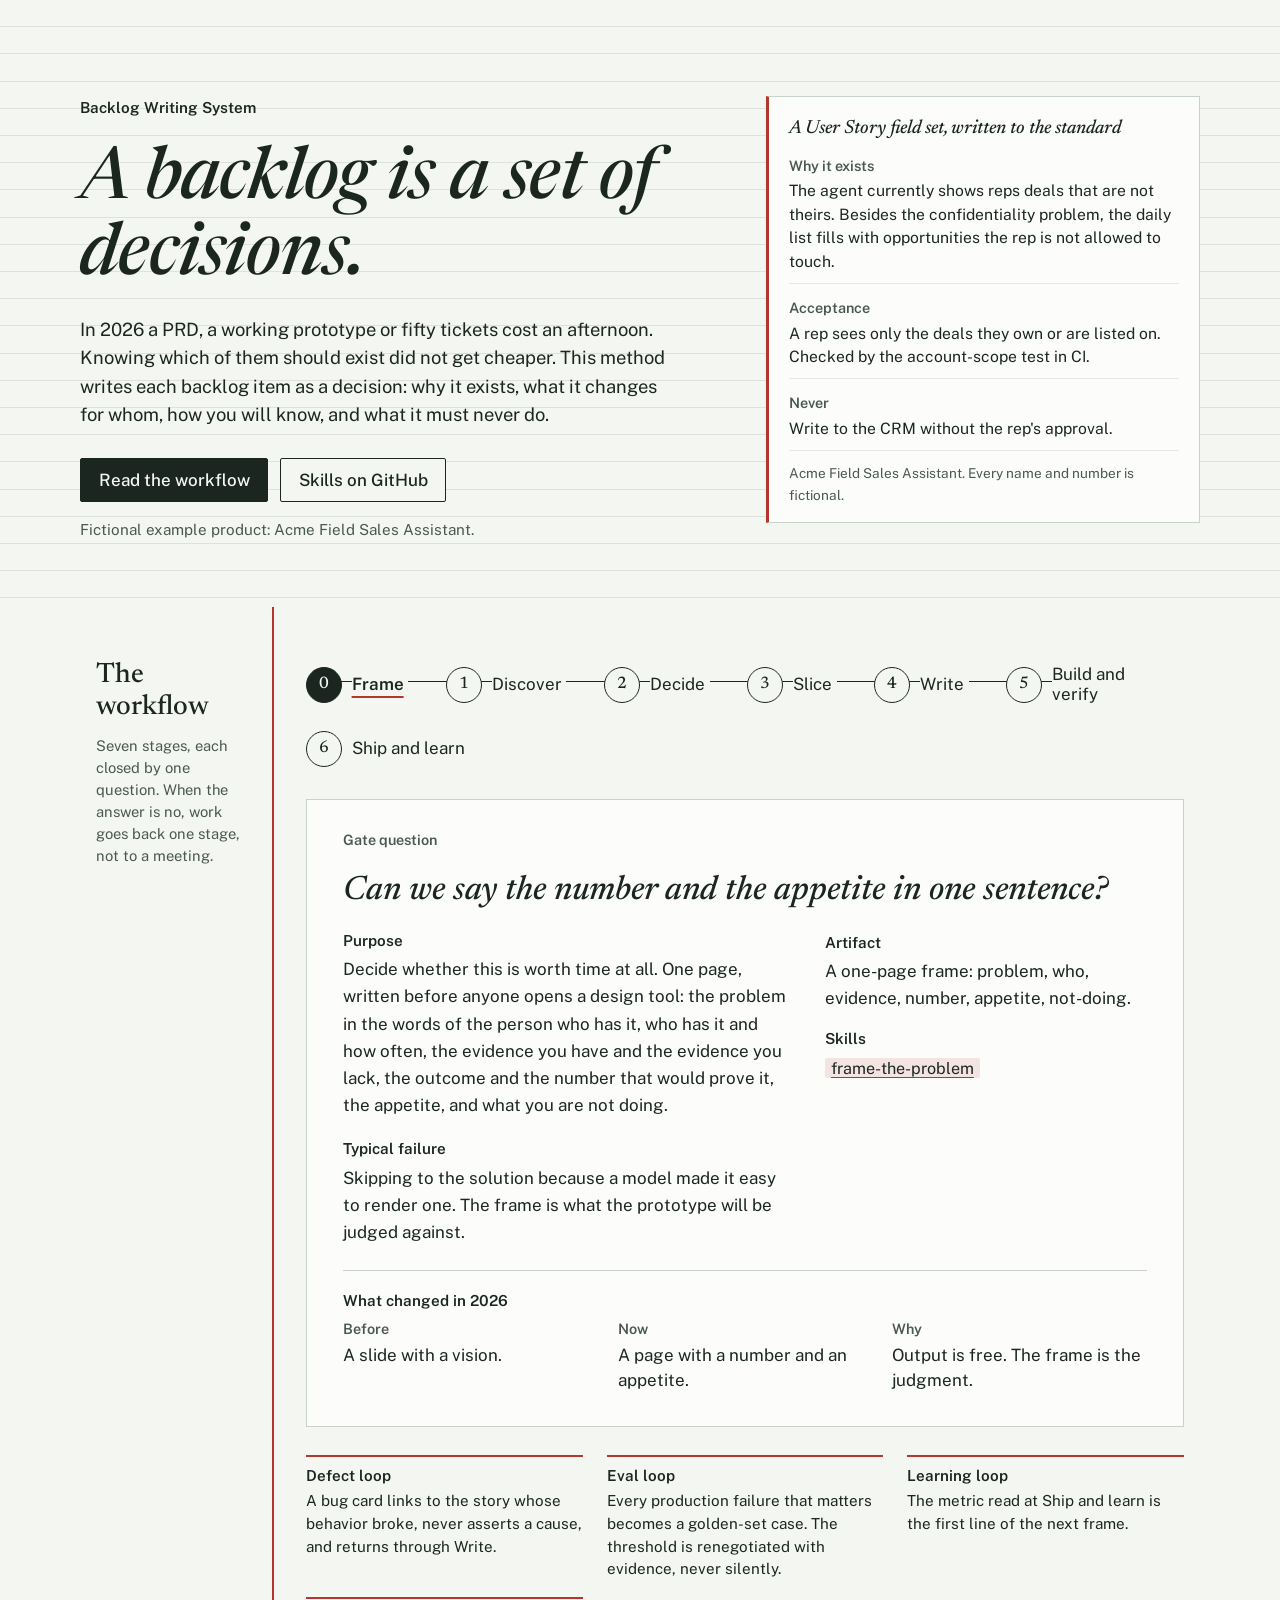
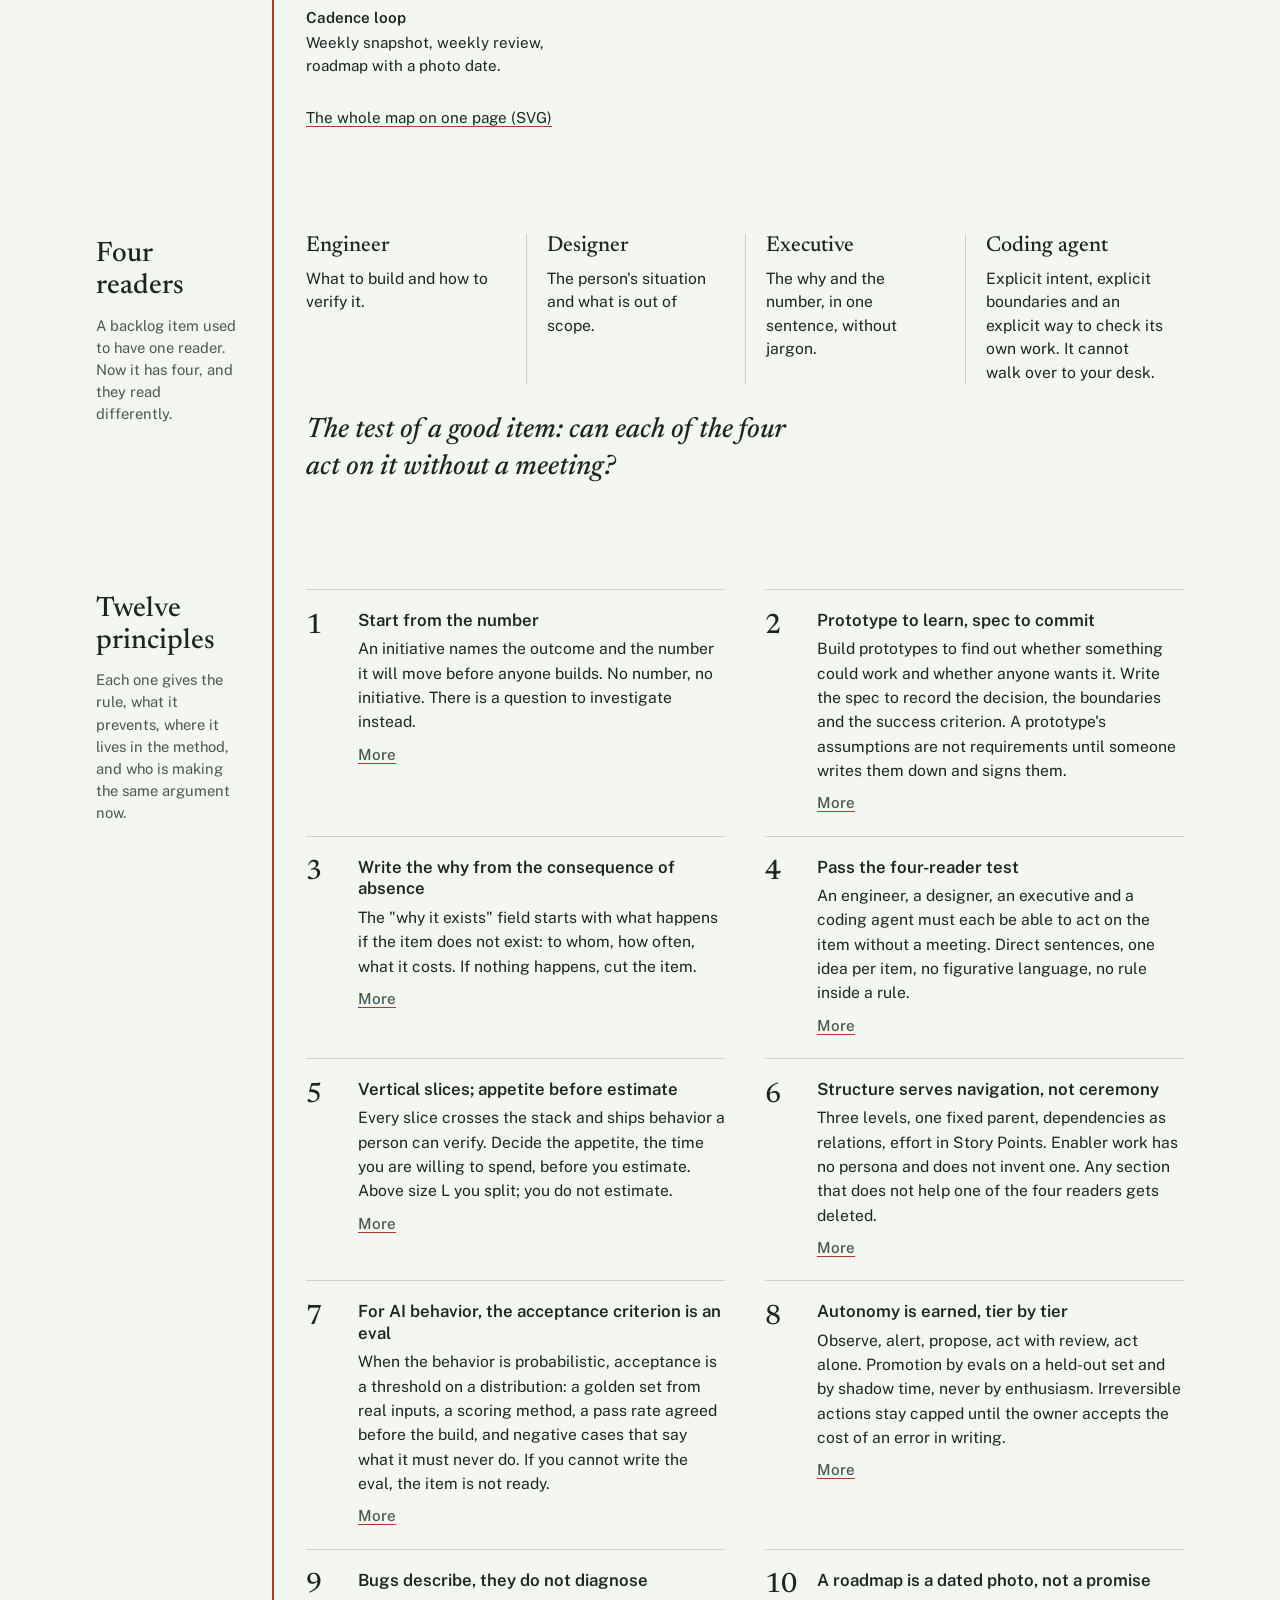
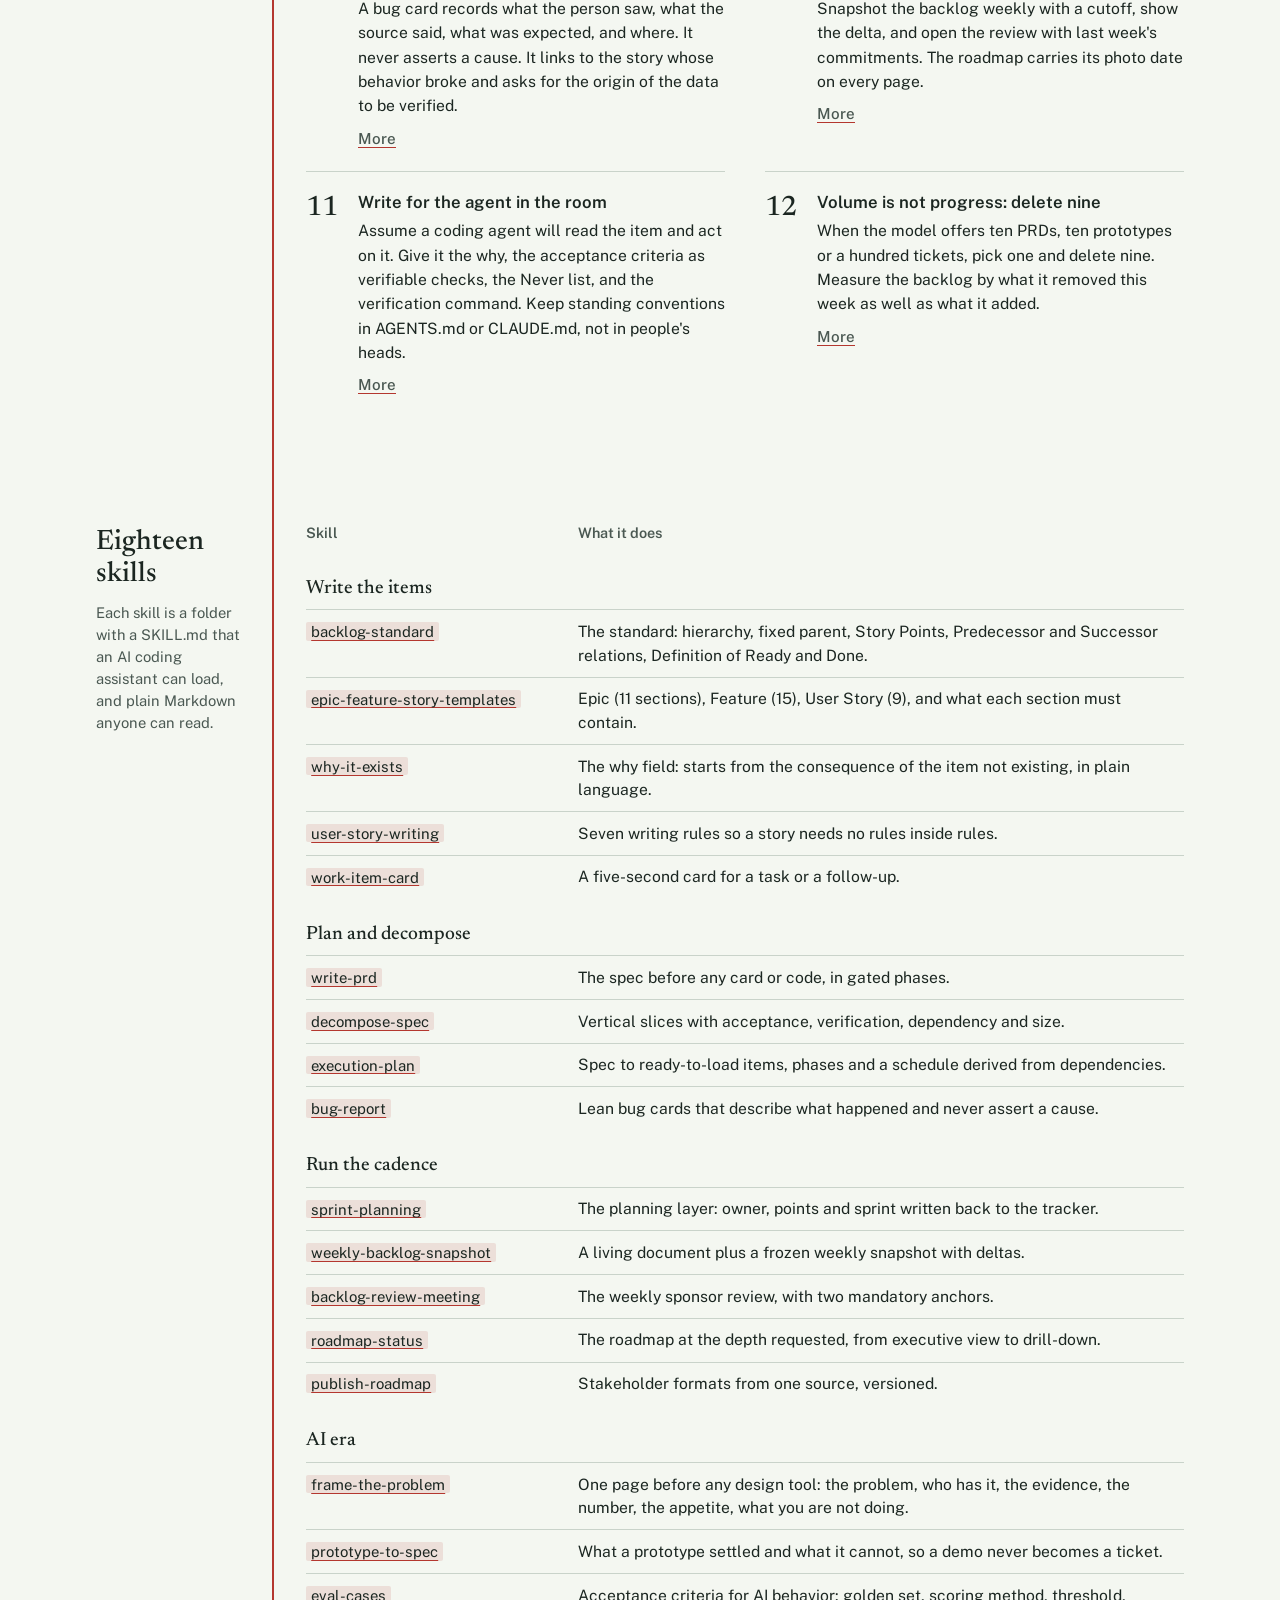
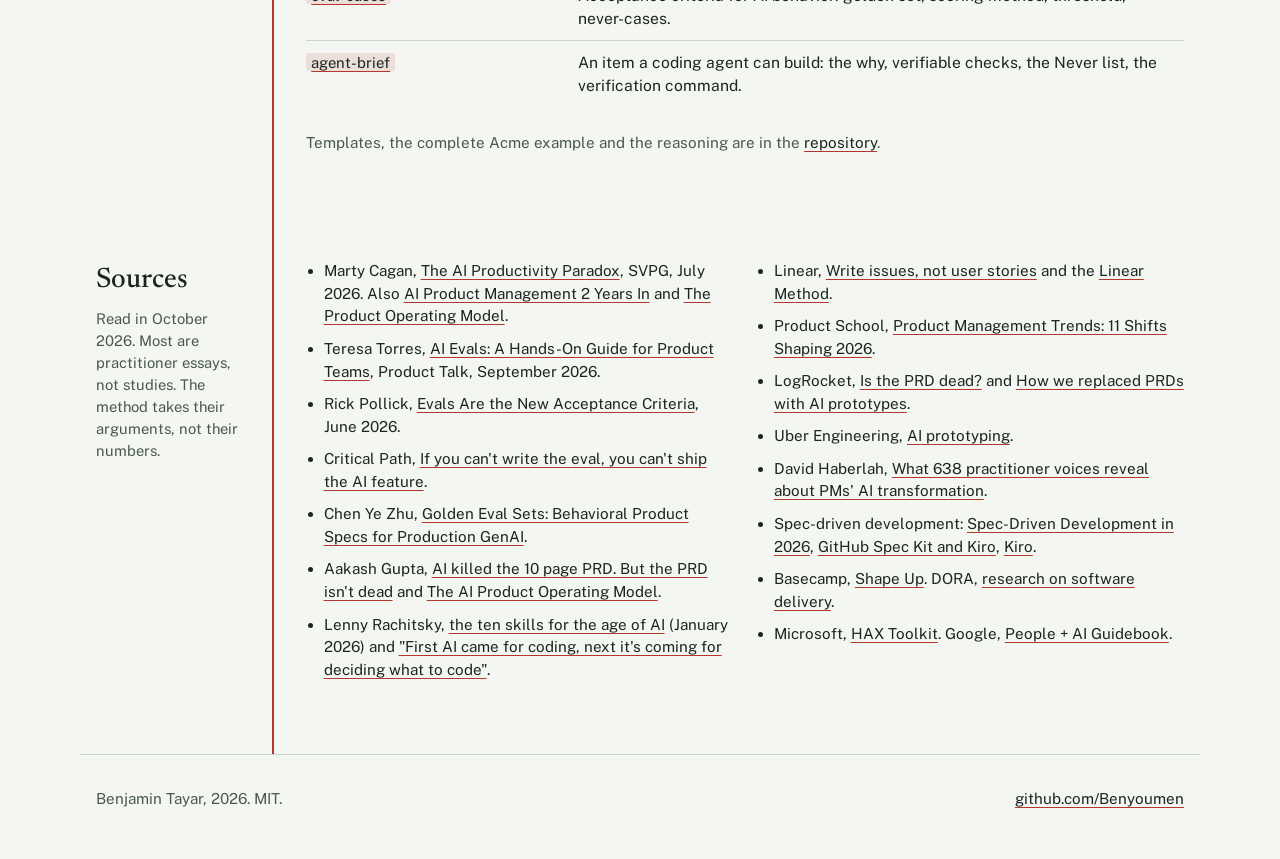
==== site/index.html @ fc8f4f25 "Manifesto, twelve principles, seven-stage workflow, four new skills, field guide site, AGENTS.md Co-" ====
<!doctype html>
<html lang="en">
<head>
<meta charset="utf-8">
<meta name="viewport" content="width=device-width, initial-scale=1">
<title>Backlog Writing System</title>
<meta name="description" content="A field guide to writing a product backlog as a set of decisions: seven stages with a gate question each, twelve principles, and eighteen reusable skills, with a fictional worked example.">
<link rel="canonical" href="https://benyoumen.github.io/backlog-writing-system/">
<meta property="og:type" content="website">
<meta property="og:title" content="Backlog Writing System">
<meta property="og:description" content="A backlog is a set of decisions. Seven stages, seven gates, twelve principles, eighteen reusable skills.">
<meta property="og:url" content="https://benyoumen.github.io/backlog-writing-system/">
<meta property="og:image" content="https://benyoumen.github.io/backlog-writing-system/workflow-map.svg">
<meta name="twitter:card" content="summary_large_image">
<link rel="icon" href="data:image/svg+xml,%3Csvg xmlns='http://www.w3.org/2000/svg' viewBox='0 0 32 32'%3E%3Crect width='32' height='32' fill='%23F4F7F1'/%3E%3Crect x='7' y='4' width='3' height='24' fill='%23B4372F'/%3E%3Crect x='14' y='9' width='12' height='2.5' fill='%231B2621'/%3E%3Crect x='14' y='15' width='12' height='2.5' fill='%231B2621'/%3E%3Crect x='14' y='21' width='8' height='2.5' fill='%231B2621'/%3E%3C/svg%3E">
<link rel="preconnect" href="https://fonts.googleapis.com">
<link rel="preconnect" href="https://fonts.gstatic.com" crossorigin>
<link href="https://fonts.googleapis.com/css2?family=Newsreader:ital,opsz,wght@0,6..72,400..600;1,6..72,400..600&family=Public+Sans:wght@400;500;600&display=swap" rel="stylesheet">
<link rel="stylesheet" href="styles.css">
<script>document.documentElement.classList.add('js');</script>
</head>
<body>
<a class="skip" href="#workflow">Skip to the workflow</a>

<header class="hero">
  <div class="hero-inner">
    <div class="hero-text">
      <p class="site-name">Backlog Writing System</p>
      <h1 class="thesis">A backlog is a set of decisions.</h1>
      <p class="lede">In 2026 a PRD, a working prototype or fifty tickets cost an afternoon. Knowing which of them should exist did not get cheaper. This method writes each backlog item as a decision: why it exists, what it changes for whom, how you will know, and what it must never do.</p>
      <p class="actions">
        <a class="button primary" href="#workflow">Read the workflow</a>
        <a class="button" href="https://github.com/Benyoumen/backlog-writing-system">Skills on GitHub</a>
      </p>
      <p class="note">Fictional example product: Acme Field Sales Assistant.</p>
    </div>
    <figure class="specimen">
      <figcaption>A User Story field set, written to the standard</figcaption>
      <dl>
        <dt>Why it exists</dt>
        <dd>The agent currently shows reps deals that are not theirs. Besides the confidentiality problem, the daily list fills with opportunities the rep is not allowed to touch.</dd>
        <dt>Acceptance</dt>
        <dd>A rep sees only the deals they own or are listed on. Checked by the account-scope test in CI.</dd>
        <dt>Never</dt>
        <dd>Write to the CRM without the rep's approval.</dd>
      </dl>
      <p class="specimen-note">Acme Field Sales Assistant. Every name and number is fictional.</p>
    </figure>
  </div>
</header>

<main class="ledger">

  <section class="block" id="workflow" aria-labelledby="h-workflow">
    <div class="margin">
      <h2 id="h-workflow">The workflow</h2>
      <p>Seven stages, each closed by one question. When the answer is no, work goes back one stage, not to a meeting.</p>
    </div>
    <div class="body">
      <div class="track" role="tablist" aria-label="Stages of the workflow">
        <button class="node" role="tab" id="tab-0" aria-selected="true" aria-controls="stage-0"><span class="num">0</span><span class="name">Frame</span></button>
        <button class="node" role="tab" id="tab-1" aria-selected="false" aria-controls="stage-1" tabindex="-1"><span class="num">1</span><span class="name">Discover</span></button>
        <button class="node" role="tab" id="tab-2" aria-selected="false" aria-controls="stage-2" tabindex="-1"><span class="num">2</span><span class="name">Decide</span></button>
        <button class="node" role="tab" id="tab-3" aria-selected="false" aria-controls="stage-3" tabindex="-1"><span class="num">3</span><span class="name">Slice</span></button>
        <button class="node" role="tab" id="tab-4" aria-selected="false" aria-controls="stage-4" tabindex="-1"><span class="num">4</span><span class="name">Write</span></button>
        <button class="node" role="tab" id="tab-5" aria-selected="false" aria-controls="stage-5" tabindex="-1"><span class="num">5</span><span class="name">Build and verify</span></button>
        <button class="node" role="tab" id="tab-6" aria-selected="false" aria-controls="stage-6" tabindex="-1"><span class="num">6</span><span class="name">Ship and learn</span></button>
      </div>

      <div class="panels">

        <section class="panel is-active" role="tabpanel" id="stage-0" aria-labelledby="tab-0">
          <p class="gate-label">Gate question</p>
          <p class="gate">Can we say the number and the appetite in one sentence?</p>
          <div class="panel-grid">
            <div>
              <h3>Purpose</h3>
              <p>Decide whether this is worth time at all. One page, written before anyone opens a design tool: the problem in the words of the person who has it, who has it and how often, the evidence you have and the evidence you lack, the outcome and the number that would prove it, the appetite, and what you are not doing.</p>
              <h3>Typical failure</h3>
              <p>Skipping to the solution because a model made it easy to render one. The frame is what the prototype will be judged against.</p>
            </div>
            <dl class="facts">
              <dt>Artifact</dt>
              <dd>A one-page frame: problem, who, evidence, number, appetite, not-doing.</dd>
              <dt>Skills</dt>
              <dd><a href="https://github.com/Benyoumen/backlog-writing-system/tree/main/skills/frame-the-problem"><code>frame-the-problem</code></a></dd>
            </dl>
          </div>
          <div class="changed">
            <h3>What changed in 2026</h3>
            <dl class="triple">
              <div><dt>Before</dt><dd>A slide with a vision.</dd></div>
              <div><dt>Now</dt><dd>A page with a number and an appetite.</dd></div>
              <div><dt>Why</dt><dd>Output is free. The frame is the judgment.</dd></div>
            </dl>
          </div>
        </section>

        <section class="panel" role="tabpanel" id="stage-1" aria-labelledby="tab-1">
          <p class="gate-label">Gate question</p>
          <p class="gate">What did we learn that changes the spec?</p>
          <div class="panel-grid">
            <div>
              <h3>Purpose</h3>
              <p>Learn before committing. Building to learn: prototypes, interviews, assumption tests, a throwaway agent that runs on last month's data. The point is to be wrong cheaply. Keep the notes short and dated, and separate what the prototype settled from what it could not settle: usually the edge cases, the failure modes, and the cost of being wrong in production.</p>
              <h3>Typical failure</h3>
              <p>The demo that convinces the room and skips straight to a ticket.</p>
            </div>
            <dl class="facts">
              <dt>Artifact</dt>
              <dd>Prototype notes, interview notes, assumption tests.</dd>
              <dt>Skills</dt>
              <dd><a href="https://github.com/Benyoumen/backlog-writing-system/tree/main/skills/prototype-to-spec"><code>prototype-to-spec</code></a></dd>
            </dl>
          </div>
          <div class="changed">
            <h3>What changed in 2026</h3>
            <dl class="triple">
              <div><dt>Before</dt><dd>Mockups, then a long PRD.</dd></div>
              <div><dt>Now</dt><dd>Working prototypes in hours. Product managers build their own.</dd></div>
              <div><dt>Why</dt><dd>Cagan's building to learn. Affirm, Uber and Slack report the same practice.</dd></div>
            </dl>
          </div>
        </section>

        <section class="panel" role="tabpanel" id="stage-2" aria-labelledby="tab-2">
          <p class="gate-label">Gate question</p>
          <p class="gate">Could an engineer and a coding agent start without a meeting?</p>
          <div class="panel-grid">
            <div>
              <h3>Purpose</h3>
              <p>Record the decision. The PRD is short and gated: a capability map when the request bundles several testable capabilities, the goal and the success criterion with a number, the boundaries of autonomy for anything that acts on a person's behalf (Always, Ask first, Never), the data each capability reads and writes, an evals plan for every probabilistic behavior, and what is out of scope.</p>
              <h3>Typical failure</h3>
              <p>A ten-page document nobody reads, or a prototype standing in for a decision nobody made.</p>
            </div>
            <dl class="facts">
              <dt>Artifact</dt>
              <dd>A PRD in gated phases, with boundaries and an evals plan.</dd>
              <dt>Skills</dt>
              <dd><a href="https://github.com/Benyoumen/backlog-writing-system/tree/main/skills/write-prd"><code>write-prd</code></a></dd>
            </dl>
          </div>
          <div class="changed">
            <h3>What changed in 2026</h3>
            <dl class="triple">
              <div><dt>Before</dt><dd>The PRD as the main document.</dd></div>
              <div><dt>Now</dt><dd>A short alignment spec next to the prototype, with the boundaries of autonomy explicit.</dd></div>
              <div><dt>Why</dt><dd>The ten-page PRD died. The decision record did not.</dd></div>
            </dl>
          </div>
        </section>

        <section class="panel" role="tabpanel" id="stage-3" aria-labelledby="tab-3">
          <p class="gate-label">Gate question</p>
          <p class="gate">Does every slice ship behavior someone can verify?</p>
          <div class="panel-grid">
            <div>
              <h3>Purpose</h3>
              <p>Make it buildable in small, verifiable pieces. Vertical slices, each crossing collect, decide, show and write, each shipping behavior a person can verify. Sizes XS to L. Above L you split, you do not estimate. Dependencies are declared and the schedule is derived from them, so there is one critical path and everyone can see it.</p>
              <h3>Typical failure</h3>
              <p>Horizontal layers ("build the data model", "build the API") that ship nothing for weeks.</p>
            </div>
            <dl class="facts">
              <dt>Artifact</dt>
              <dd>The decomposition and the execution plan.</dd>
              <dt>Skills</dt>
              <dd><a href="https://github.com/Benyoumen/backlog-writing-system/tree/main/skills/decompose-spec"><code>decompose-spec</code></a>, <a href="https://github.com/Benyoumen/backlog-writing-system/tree/main/skills/execution-plan"><code>execution-plan</code></a></dd>
            </dl>
          </div>
          <div class="changed">
            <h3>What changed in 2026</h3>
            <dl class="triple">
              <div><dt>Before</dt><dd>Estimation first.</dd></div>
              <div><dt>Now</dt><dd>Appetite first, then vertical slices.</dd></div>
              <div><dt>Why</dt><dd>Shape Up. Small batches.</dd></div>
            </dl>
          </div>
        </section>

        <section class="panel" role="tabpanel" id="stage-4" aria-labelledby="tab-4">
          <p class="gate-label">Gate question</p>
          <p class="gate">Does each item pass the four-reader test?</p>
          <div class="panel-grid">
            <div>
              <h3>Purpose</h3>
              <p>Put it in the tracker so four readers can act. Epic for the outcome, Feature for the deliverable capability, User Story for the testable behavior. One fixed parent. The why written from the consequence of absence. Acceptance criteria an engineer can verify. For AI behavior, eval cases instead of deterministic criteria. For work an agent will execute, an agent brief with the verification command and the Never list.</p>
              <h3>Typical failure</h3>
              <p>Items that only their author understands.</p>
            </div>
            <dl class="facts">
              <dt>Artifact</dt>
              <dd>Epic, Feature, User Story, eval cases, agent brief.</dd>
              <dt>Skills</dt>
              <dd>
                <a href="https://github.com/Benyoumen/backlog-writing-system/tree/main/skills/backlog-standard"><code>backlog-standard</code></a>,
                <a href="https://github.com/Benyoumen/backlog-writing-system/tree/main/skills/epic-feature-story-templates"><code>epic-feature-story-templates</code></a>,
                <a href="https://github.com/Benyoumen/backlog-writing-system/tree/main/skills/why-it-exists"><code>why-it-exists</code></a>,
                <a href="https://github.com/Benyoumen/backlog-writing-system/tree/main/skills/user-story-writing"><code>user-story-writing</code></a>,
                <a href="https://github.com/Benyoumen/backlog-writing-system/tree/main/skills/eval-cases"><code>eval-cases</code></a>,
                <a href="https://github.com/Benyoumen/backlog-writing-system/tree/main/skills/agent-brief"><code>agent-brief</code></a>
              </dd>
            </dl>
          </div>
          <div class="changed">
            <h3>What changed in 2026</h3>
            <dl class="triple">
              <div><dt>Before</dt><dd>One reader, the engineer.</dd></div>
              <div><dt>Now</dt><dd>Four readers, one of them a coding agent.</dd></div>
              <div><dt>Why</dt><dd>Spec-driven development. AGENTS.md as standing context.</dd></div>
            </dl>
          </div>
        </section>

        <section class="panel" role="tabpanel" id="stage-5" aria-labelledby="tab-5">
          <p class="gate-label">Gate question</p>
          <p class="gate">Threshold met on the held-out set, and zero never-cases?</p>
          <div class="panel-grid">
            <div>
              <h3>Purpose</h3>
              <p>Ship each slice to the agreed bar. Deterministic checks for the ordinary software around the model. Eval pass rate on the golden set for the probabilistic parts, in CI, before merge. Shadow mode before any agent acts on real records. Promotion up the autonomy ladder only on evidence.</p>
              <h3>Typical failure</h3>
              <p>A green pipeline and a feature that is right 92 times in 100 when the risk tier needed 99.</p>
            </div>
            <dl class="facts">
              <dt>Artifact</dt>
              <dd>Passing checks, the eval pass rate, shadow results.</dd>
              <dt>Skills</dt>
              <dd><a href="https://github.com/Benyoumen/backlog-writing-system/tree/main/skills/sprint-planning"><code>sprint-planning</code></a>, <a href="https://github.com/Benyoumen/backlog-writing-system/tree/main/skills/eval-cases"><code>eval-cases</code></a></dd>
            </dl>
          </div>
          <div class="changed">
            <h3>What changed in 2026</h3>
            <dl class="triple">
              <div><dt>Before</dt><dd>Tests pass or fail.</dd></div>
              <div><dt>Now</dt><dd>Evals: a threshold on a distribution, with guardrails for the tail.</dd></div>
              <div><dt>Why</dt><dd>Probabilistic features. Torres and Pollick make the case.</dd></div>
            </dl>
          </div>
        </section>

        <section class="panel" role="tabpanel" id="stage-6" aria-labelledby="tab-6">
          <p class="gate-label">Gate question</p>
          <p class="gate">Did the number move? What do we delete?</p>
          <div class="panel-grid">
            <div>
              <h3>Purpose</h3>
              <p>Find out whether the number moved. Read it. Feed production failures back into the golden set. File defects as descriptions, not diagnoses. Snapshot the backlog with a cutoff and show the delta, including what was removed. Review with the sponsor by reading last week's commitments first. Publish the roadmap with its photo date.</p>
              <h3>Typical failure</h3>
              <p>Celebrating output. The only question that matters here is whether the number moved and what that tells the next frame.</p>
            </div>
            <dl class="facts">
              <dt>Artifact</dt>
              <dd>Snapshot, review deck, roadmap status, bug cards.</dd>
              <dt>Skills</dt>
              <dd>
                <a href="https://github.com/Benyoumen/backlog-writing-system/tree/main/skills/weekly-backlog-snapshot"><code>weekly-backlog-snapshot</code></a>,
                <a href="https://github.com/Benyoumen/backlog-writing-system/tree/main/skills/backlog-review-meeting"><code>backlog-review-meeting</code></a>,
                <a href="https://github.com/Benyoumen/backlog-writing-system/tree/main/skills/roadmap-status"><code>roadmap-status</code></a>,
                <a href="https://github.com/Benyoumen/backlog-writing-system/tree/main/skills/publish-roadmap"><code>publish-roadmap</code></a>,
                <a href="https://github.com/Benyoumen/backlog-writing-system/tree/main/skills/bug-report"><code>bug-report</code></a>
              </dd>
            </dl>
          </div>
          <div class="changed">
            <h3>What changed in 2026</h3>
            <dl class="triple">
              <div><dt>Before</dt><dd>Launch, then move on.</dd></div>
              <div><dt>Now</dt><dd>Production failures feed the golden set. Autonomy is earned tier by tier.</dd></div>
              <div><dt>Why</dt><dd>Continuous error analysis. Autonomy ladders.</dd></div>
            </dl>
          </div>
        </section>

      </div>

      <ul class="loops" aria-label="The loops that send work back">
        <li><strong>Defect loop</strong>A bug card links to the story whose behavior broke, never asserts a cause, and returns through Write.</li>
        <li><strong>Eval loop</strong>Every production failure that matters becomes a golden-set case. The threshold is renegotiated with evidence, never silently.</li>
        <li><strong>Learning loop</strong>The metric read at Ship and learn is the first line of the next frame.</li>
        <li><strong>Cadence loop</strong>Weekly snapshot, weekly review, roadmap with a photo date.</li>
      </ul>

      <p class="poster-link"><a href="workflow-map.svg">The whole map on one page (SVG)</a></p>
    </div>
  </section>

  <section class="block" id="readers" aria-labelledby="h-readers">
    <div class="margin">
      <h2 id="h-readers">Four readers</h2>
      <p>A backlog item used to have one reader. Now it has four, and they read differently.</p>
    </div>
    <div class="body">
      <ul class="readers">
        <li><h3>Engineer</h3><p>What to build and how to verify it.</p></li>
        <li><h3>Designer</h3><p>The person's situation and what is out of scope.</p></li>
        <li><h3>Executive</h3><p>The why and the number, in one sentence, without jargon.</p></li>
        <li><h3>Coding agent</h3><p>Explicit intent, explicit boundaries and an explicit way to check its own work. It cannot walk over to your desk.</p></li>
      </ul>
      <p class="test">The test of a good item: can each of the four act on it without a meeting?</p>
    </div>
  </section>

  <section class="block" id="principles" aria-labelledby="h-principles">
    <div class="margin">
      <h2 id="h-principles">Twelve principles</h2>
      <p>Each one gives the rule, what it prevents, where it lives in the method, and who is making the same argument now.</p>
    </div>
    <div class="body">
      <ol class="principles">
        <li>
          <span class="n" aria-hidden="true">1</span>
          <div>
            <h3>Start from the number</h3>
            <p>An initiative names the outcome and the number it will move before anyone builds. No number, no initiative. There is a question to investigate instead.</p>
            <details>
              <summary><span class="more">More</span><span class="less">Less</span></summary>
              <dl>
                <dt>Prevents</dt><dd>Output that feels like progress. Teams that used AI to accelerate their project model shipped more and improved nothing.</dd>
                <dt>In this method</dt><dd><code>frame-the-problem</code> and <code>write-prd</code>: goal and success criterion with a number. The weekly review reads the number back.</dd>
                <dt>Who is saying it</dt><dd>Cagan's AI productivity paradox: the problem was never speed, it was that the ideas were not worth building. Hilary Gridley: "it's never been easier to run 10 times faster in the wrong direction."</dd>
              </dl>
            </details>
          </div>
        </li>
        <li>
          <span class="n" aria-hidden="true">2</span>
          <div>
            <h3>Prototype to learn, spec to commit</h3>
            <p>Build prototypes to find out whether something could work and whether anyone wants it. Write the spec to record the decision, the boundaries and the success criterion. A prototype's assumptions are not requirements until someone writes them down and signs them.</p>
            <details>
              <summary><span class="more">More</span><span class="less">Less</span></summary>
              <dl>
                <dt>Prevents</dt><dd>The prototype-as-spec failure: a convincing demo ships with its guesses intact, and the why is never written.</dd>
                <dt>In this method</dt><dd><code>prototype-to-spec</code> lists what a prototype settles and what it cannot. <code>write-prd</code> is deliberately short.</dd>
                <dt>Who is saying it</dt><dd>Cagan separates building to learn from building to earn. Aakash Gupta: the ten-page PRD died, the alignment PRD did not. Product managers at Affirm and Uber build their own prototypes. Lenny Rachitsky lists taste and judgment first among durable skills.</dd>
              </dl>
            </details>
          </div>
        </li>
        <li>
          <span class="n" aria-hidden="true">3</span>
          <div>
            <h3>Write the why from the consequence of absence</h3>
            <p>The "why it exists" field starts with what happens if the item does not exist: to whom, how often, what it costs. If nothing happens, cut the item.</p>
            <details>
              <summary><span class="more">More</span><span class="less">Less</span></summary>
              <dl>
                <dt>Prevents</dt><dd>Justification by feature: "we need a filter because users want to filter."</dd>
                <dt>In this method</dt><dd><code>why-it-exists</code>, mandatory on Epic, Feature and Story.</dd>
                <dt>Who is saying it</dt><dd>Amazon's working-backwards practice, write the announcement first and then decide, is the older form of the same test.</dd>
              </dl>
            </details>
          </div>
        </li>
        <li>
          <span class="n" aria-hidden="true">4</span>
          <div>
            <h3>Pass the four-reader test</h3>
            <p>An engineer, a designer, an executive and a coding agent must each be able to act on the item without a meeting. Direct sentences, one idea per item, no figurative language, no rule inside a rule.</p>
            <details>
              <summary><span class="more">More</span><span class="less">Less</span></summary>
              <dl>
                <dt>Prevents</dt><dd>The item only its author understands. The agent that fills gaps with guesses.</dd>
                <dt>In this method</dt><dd><code>user-story-writing</code>, seven rules. <code>agent-brief</code>.</dd>
                <dt>Who is saying it</dt><dd>Linear writes plain-language issues and calls user stories an anti-pattern; the shared point is clarity for the reader. Spec-driven development makes the spec the agent's persistent context.</dd>
              </dl>
            </details>
          </div>
        </li>
        <li>
          <span class="n" aria-hidden="true">5</span>
          <div>
            <h3>Vertical slices; appetite before estimate</h3>
            <p>Every slice crosses the stack and ships behavior a person can verify. Decide the appetite, the time you are willing to spend, before you estimate. Above size L you split; you do not estimate.</p>
            <details>
              <summary><span class="more">More</span><span class="less">Less</span></summary>
              <dl>
                <dt>Prevents</dt><dd>Layers that ship nothing. Estimates that become promises.</dd>
                <dt>In this method</dt><dd><code>decompose-spec</code>, <code>execution-plan</code>.</dd>
                <dt>Who is saying it</dt><dd>Basecamp's Shape Up (appetite, scope hammering). DORA's findings on small batches. Cagan's building-to-earn phase expects commercial quality per slice, not a demo.</dd>
              </dl>
            </details>
          </div>
        </li>
        <li>
          <span class="n" aria-hidden="true">6</span>
          <div>
            <h3>Structure serves navigation, not ceremony</h3>
            <p>Three levels, one fixed parent, dependencies as relations, effort in Story Points. Enabler work has no persona and does not invent one. Any section that does not help one of the four readers gets deleted.</p>
            <details>
              <summary><span class="more">More</span><span class="less">Less</span></summary>
              <dl>
                <dt>Prevents</dt><dd>Fake users. Template filling. A backlog nobody can query.</dd>
                <dt>In this method</dt><dd><code>backlog-standard</code>, <code>epic-feature-story-templates</code>.</dd>
                <dt>Who is saying it</dt><dd>Linear's minimal required fields (title, team, status). The sections here exist because four audiences and a weekly snapshot read them, not for their own sake.</dd>
              </dl>
            </details>
          </div>
        </li>
        <li>
          <span class="n" aria-hidden="true">7</span>
          <div>
            <h3>For AI behavior, the acceptance criterion is an eval</h3>
            <p>When the behavior is probabilistic, acceptance is a threshold on a distribution: a golden set from real inputs, a scoring method, a pass rate agreed before the build, and negative cases that say what it must never do. If you cannot write the eval, the item is not ready.</p>
            <details>
              <summary><span class="more">More</span><span class="less">Less</span></summary>
              <dl>
                <dt>Prevents</dt><dd>The feature that meets every criterion, passes CI, is right 92 times in 100, and becomes the top source of support tickets two weeks later.</dd>
                <dt>In this method</dt><dd><code>eval-cases</code>. <code>write-prd</code> requires an evals plan for AI parts. The Definition of Ready includes it.</dd>
                <dt>Who is saying it</dt><dd>Teresa Torres: defining correctness "is the product team's job"; prefer code assertions, then golden sets, then a model as judge. Rick Pollick: "Acceptance is no longer a checkbox; it is a threshold on a distribution." Critical Path: if you can't write the eval, you can't ship the feature.</dd>
              </dl>
            </details>
          </div>
        </li>
        <li>
          <span class="n" aria-hidden="true">8</span>
          <div>
            <h3>Autonomy is earned, tier by tier</h3>
            <p>Observe, alert, propose, act with review, act alone. Promotion by evals on a held-out set and by shadow time, never by enthusiasm. Irreversible actions stay capped until the owner accepts the cost of an error in writing.</p>
            <details>
              <summary><span class="more">More</span><span class="less">Less</span></summary>
              <dl>
                <dt>Prevents</dt><dd>The agent that sends the email on day one.</dd>
                <dt>In this method</dt><dd>Boundaries Always, Ask first and Never in every spec. The ladder itself lives in <a href="https://github.com/Benyoumen/agent-design-principles">agent-design-principles</a>, skill <code>autonomy-tiers-and-evals</code>.</dd>
                <dt>Who is saying it</dt><dd>Pollick on runtime guardrails for the tail. Torres on error analysis as a continuous habit. Microsoft's HAX guidelines and Google's PAIR guidebook on keeping people in control.</dd>
              </dl>
            </details>
          </div>
        </li>
        <li>
          <span class="n" aria-hidden="true">9</span>
          <div>
            <h3>Bugs describe, they do not diagnose</h3>
            <p>A bug card records what the person saw, what the source said, what was expected, and where. It never asserts a cause. It links to the story whose behavior broke and asks for the origin of the data to be verified.</p>
            <details>
              <summary><span class="more">More</span><span class="less">Less</span></summary>
              <dl>
                <dt>Prevents</dt><dd>Fixing the hypothesis instead of the defect. Blame.</dd>
                <dt>In this method</dt><dd><code>bug-report</code>.</dd>
                <dt>Who is saying it</dt><dd>Standard incident practice. It matters more with AI features because the cause is often a data or prompt input nobody checked.</dd>
              </dl>
            </details>
          </div>
        </li>
        <li>
          <span class="n" aria-hidden="true">10</span>
          <div>
            <h3>A roadmap is a dated photo, not a promise</h3>
            <p>Snapshot the backlog weekly with a cutoff, show the delta, and open the review with last week's commitments. The roadmap carries its photo date on every page.</p>
            <details>
              <summary><span class="more">More</span><span class="less">Less</span></summary>
              <dl>
                <dt>Prevents</dt><dd>Roadmaps that promise dates no one re-derived. Reviews that re-litigate instead of advance.</dd>
                <dt>In this method</dt><dd><code>weekly-backlog-snapshot</code>, <code>backlog-review-meeting</code>, <code>roadmap-status</code>, <code>publish-roadmap</code>.</dd>
                <dt>Who is saying it</dt><dd>Cagan's 2026 essays on predictable roadmaps versus outcomes. Linear on keeping product discussion at the feature level, not in the task.</dd>
              </dl>
            </details>
          </div>
        </li>
        <li>
          <span class="n" aria-hidden="true">11</span>
          <div>
            <h3>Write for the agent in the room</h3>
            <p>Assume a coding agent will read the item and act on it. Give it the why, the acceptance criteria as verifiable checks, the Never list, and the verification command. Keep standing conventions in AGENTS.md or CLAUDE.md, not in people's heads.</p>
            <details>
              <summary><span class="more">More</span><span class="less">Less</span></summary>
              <dl>
                <dt>Prevents</dt><dd>The agent that builds the wrong thing well.</dd>
                <dt>In this method</dt><dd><code>agent-brief</code>. The repository's own <a href="https://github.com/Benyoumen/backlog-writing-system/blob/main/AGENTS.md">AGENTS.md</a> shows how the skills compose for an agent.</dd>
                <dt>Who is saying it</dt><dd>Spec-driven development: GitHub Spec Kit, Kiro's steering files, Claude Code's CLAUDE.md. Lenny Rachitsky: "First AI came for coding, next it's coming for deciding what to code."</dd>
              </dl>
            </details>
          </div>
        </li>
        <li>
          <span class="n" aria-hidden="true">12</span>
          <div>
            <h3>Volume is not progress: delete nine</h3>
            <p>When the model offers ten PRDs, ten prototypes or a hundred tickets, pick one and delete nine. Measure the backlog by what it removed this week as well as what it added.</p>
            <details>
              <summary><span class="more">More</span><span class="less">Less</span></summary>
              <dl>
                <dt>Prevents</dt><dd>The noise AI makes free: more documents, more tickets, more updates, no better decisions.</dd>
                <dt>In this method</dt><dd>The weekly snapshot reports items removed. The review deck has a line for what was cut.</dd>
                <dt>Who is saying it</dt><dd>Practitioner pushback in 2026 surveys of product managers. Chip Huyen, quoted by Cagan: "AI makes building easier, but the hardest part remains knowing what to build."</dd>
              </dl>
            </details>
          </div>
        </li>
      </ol>
    </div>
  </section>

  <section class="block" id="skills" aria-labelledby="h-skills">
    <div class="margin">
      <h2 id="h-skills">Eighteen skills</h2>
      <p>Each skill is a folder with a SKILL.md that an AI coding assistant can load, and plain Markdown anyone can read.</p>
    </div>
    <div class="body">
      <table class="skills">
        <thead>
          <tr><th scope="col">Skill</th><th scope="col">What it does</th></tr>
        </thead>
        <tbody>
          <tr class="group"><th scope="rowgroup" colspan="2">Write the items</th></tr>
          <tr><td><a href="https://github.com/Benyoumen/backlog-writing-system/tree/main/skills/backlog-standard"><code>backlog-standard</code></a></td><td>The standard: hierarchy, fixed parent, Story Points, Predecessor and Successor relations, Definition of Ready and Done.</td></tr>
          <tr><td><a href="https://github.com/Benyoumen/backlog-writing-system/tree/main/skills/epic-feature-story-templates"><code>epic-feature-story-templates</code></a></td><td>Epic (11 sections), Feature (15), User Story (9), and what each section must contain.</td></tr>
          <tr><td><a href="https://github.com/Benyoumen/backlog-writing-system/tree/main/skills/why-it-exists"><code>why-it-exists</code></a></td><td>The why field: starts from the consequence of the item not existing, in plain language.</td></tr>
          <tr><td><a href="https://github.com/Benyoumen/backlog-writing-system/tree/main/skills/user-story-writing"><code>user-story-writing</code></a></td><td>Seven writing rules so a story needs no rules inside rules.</td></tr>
          <tr><td><a href="https://github.com/Benyoumen/backlog-writing-system/tree/main/skills/work-item-card"><code>work-item-card</code></a></td><td>A five-second card for a task or a follow-up.</td></tr>
        </tbody>
        <tbody>
          <tr class="group"><th scope="rowgroup" colspan="2">Plan and decompose</th></tr>
          <tr><td><a href="https://github.com/Benyoumen/backlog-writing-system/tree/main/skills/write-prd"><code>write-prd</code></a></td><td>The spec before any card or code, in gated phases.</td></tr>
          <tr><td><a href="https://github.com/Benyoumen/backlog-writing-system/tree/main/skills/decompose-spec"><code>decompose-spec</code></a></td><td>Vertical slices with acceptance, verification, dependency and size.</td></tr>
          <tr><td><a href="https://github.com/Benyoumen/backlog-writing-system/tree/main/skills/execution-plan"><code>execution-plan</code></a></td><td>Spec to ready-to-load items, phases and a schedule derived from dependencies.</td></tr>
          <tr><td><a href="https://github.com/Benyoumen/backlog-writing-system/tree/main/skills/bug-report"><code>bug-report</code></a></td><td>Lean bug cards that describe what happened and never assert a cause.</td></tr>
        </tbody>
        <tbody>
          <tr class="group"><th scope="rowgroup" colspan="2">Run the cadence</th></tr>
          <tr><td><a href="https://github.com/Benyoumen/backlog-writing-system/tree/main/skills/sprint-planning"><code>sprint-planning</code></a></td><td>The planning layer: owner, points and sprint written back to the tracker.</td></tr>
          <tr><td><a href="https://github.com/Benyoumen/backlog-writing-system/tree/main/skills/weekly-backlog-snapshot"><code>weekly-backlog-snapshot</code></a></td><td>A living document plus a frozen weekly snapshot with deltas.</td></tr>
          <tr><td><a href="https://github.com/Benyoumen/backlog-writing-system/tree/main/skills/backlog-review-meeting"><code>backlog-review-meeting</code></a></td><td>The weekly sponsor review, with two mandatory anchors.</td></tr>
          <tr><td><a href="https://github.com/Benyoumen/backlog-writing-system/tree/main/skills/roadmap-status"><code>roadmap-status</code></a></td><td>The roadmap at the depth requested, from executive view to drill-down.</td></tr>
          <tr><td><a href="https://github.com/Benyoumen/backlog-writing-system/tree/main/skills/publish-roadmap"><code>publish-roadmap</code></a></td><td>Stakeholder formats from one source, versioned.</td></tr>
        </tbody>
        <tbody>
          <tr class="group"><th scope="rowgroup" colspan="2">AI era</th></tr>
          <tr><td><a href="https://github.com/Benyoumen/backlog-writing-system/tree/main/skills/frame-the-problem"><code>frame-the-problem</code></a></td><td>One page before any design tool: the problem, who has it, the evidence, the number, the appetite, what you are not doing.</td></tr>
          <tr><td><a href="https://github.com/Benyoumen/backlog-writing-system/tree/main/skills/prototype-to-spec"><code>prototype-to-spec</code></a></td><td>What a prototype settled and what it cannot, so a demo never becomes a ticket.</td></tr>
          <tr><td><a href="https://github.com/Benyoumen/backlog-writing-system/tree/main/skills/eval-cases"><code>eval-cases</code></a></td><td>Acceptance criteria for AI behavior: golden set, scoring method, threshold, never-cases.</td></tr>
          <tr><td><a href="https://github.com/Benyoumen/backlog-writing-system/tree/main/skills/agent-brief"><code>agent-brief</code></a></td><td>An item a coding agent can build: the why, verifiable checks, the Never list, the verification command.</td></tr>
        </tbody>
      </table>
      <p class="skills-note">Templates, the complete Acme example and the reasoning are in the <a href="https://github.com/Benyoumen/backlog-writing-system">repository</a>.</p>
    </div>
  </section>

  <section class="block" id="sources" aria-labelledby="h-sources">
    <div class="margin">
      <h2 id="h-sources">Sources</h2>
      <p>Read in October 2026. Most are practitioner essays, not studies. The method takes their arguments, not their numbers.</p>
    </div>
    <div class="body">
      <ul class="sources">
        <li>Marty Cagan, <a href="https://www.svpg.com/the-ai-productivity-paradox/">The AI Productivity Paradox</a>, SVPG, July 2026. Also <a href="https://www.svpg.com/ai-product-management-2-years-in/">AI Product Management 2 Years In</a> and <a href="https://www.svpg.com/the-product-operating-model/">The Product Operating Model</a>.</li>
        <li>Teresa Torres, <a href="https://www.producttalk.org/ai-evals/">AI Evals: A Hands-On Guide for Product Teams</a>, Product Talk, September 2026.</li>
        <li>Rick Pollick, <a href="https://rickpollick.com/blog/evals-are-the-new-acceptance-criteria">Evals Are the New Acceptance Criteria</a>, June 2026.</li>
        <li>Critical Path, <a href="https://buttondown.com/critical-path/archive/if-you-cant-write-the-eval-you-cant-ship-the-ai/">If you can't write the eval, you can't ship the AI feature</a>.</li>
        <li>Chen Ye Zhu, <a href="https://chenyezhu.com/writing/golden-eval-set-prd-genai-system/">Golden Eval Sets: Behavioral Product Specs for Production GenAI</a>.</li>
        <li>Aakash Gupta, <a href="https://aakashgupta.medium.com/ai-killed-the-10-page-prd-but-the-prd-isnt-dead-8801efe44b36">AI killed the 10 page PRD. But the PRD isn't dead</a> and <a href="https://www.news.aakashg.com/p/ai-product-operating-model">The AI Product Operating Model</a>.</li>
        <li>Lenny Rachitsky, <a href="https://x.com/lennysan/status/2010884315794849901">the ten skills for the age of AI</a> (January 2026) and <a href="https://x.com/lennysan/status/2024299332904849545">"First AI came for coding, next it's coming for deciding what to code"</a>.</li>
        <li>Linear, <a href="https://linear.app/method/write-issues-not-user-stories">Write issues, not user stories</a> and the <a href="https://linear.app/docs/linear-method">Linear Method</a>.</li>
        <li>Product School, <a href="https://productschool.com/blog/product-fundamentals/product-management-trends">Product Management Trends: 11 Shifts Shaping 2026</a>.</li>
        <li>LogRocket, <a href="https://blog.logrocket.com/product-management/prd-alternatives-modern-product-teams/">Is the PRD dead?</a> and <a href="https://stories.logrocket.com/p/thought-leadership-how-we-replaced-prds-ai-prototypes">How we replaced PRDs with AI prototypes</a>.</li>
        <li>Uber Engineering, <a href="https://www.uber.com/gr/el/blog/ai-prototyping">AI prototyping</a>.</li>
        <li>David Haberlah, <a href="https://medium.com/@haberlah/what-638-practitioner-voices-reveal-about-pms-ai-transformation-7d2fd16be10d">What 638 practitioner voices reveal about PMs' AI transformation</a>.</li>
        <li>Spec-driven development: <a href="https://dev.to/krlz/spec-driven-development-in-2026-what-it-is-the-tooling-and-how-teams-actually-use-it-2fk2">Spec-Driven Development in 2026</a>, <a href="https://omidsaffari.com/blog/spec-driven-development">GitHub Spec Kit and Kiro</a>, <a href="https://kiro.dev/">Kiro</a>.</li>
        <li>Basecamp, <a href="https://basecamp.com/shapeup">Shape Up</a>. DORA, <a href="https://dora.dev">research on software delivery</a>.</li>
        <li>Microsoft, <a href="https://www.microsoft.com/en-us/haxtoolkit/">HAX Toolkit</a>. Google, <a href="https://pair.withgoogle.com/guidebook/">People + AI Guidebook</a>.</li>
      </ul>
    </div>
  </section>

</main>

<footer class="foot">
  <p>Benjamin Tayar, 2026. MIT.</p>
  <p><a href="https://github.com/Benyoumen">github.com/Benyoumen</a></p>
</footer>

<script src="app.js" defer></script>
</body>
</html>
---- site/styles.css ----
/* Backlog Writing System, field guide.
   The page borrows the ledger: ruled paper, one red margin rule, entries in order. */

:root {
  --paper: #F4F7F1;
  --paper-2: #FCFDFB;
  --ink: #1B2621;
  --ink-2: #4A5852;
  --rule: #C9D3CA;
  --line: rgba(27, 38, 33, 0.10);
  --red: #B4372F;
  --red-soft: rgba(180, 55, 47, 0.12);
  --serif: "Newsreader", Georgia, "Times New Roman", serif;
  --sans: "Public Sans", "Segoe UI", Helvetica, Arial, sans-serif;
  --page: 1120px;
  --gutter: 16px;
  color-scheme: light dark;
}

@media (prefers-color-scheme: dark) {
  :root:not([data-theme="light"]) {
    --paper: #121917;
    --paper-2: #182320;
    --ink: #E7ECE7;
    --ink-2: #A9B6AE;
    --rule: #2E3B35;
    --line: rgba(231, 236, 231, 0.12);
    --red: #E58A80;
    --red-soft: rgba(229, 138, 128, 0.16);
  }
}

:root[data-theme="dark"] {
  --paper: #121917;
  --paper-2: #182320;
  --ink: #E7ECE7;
  --ink-2: #A9B6AE;
  --rule: #2E3B35;
  --line: rgba(231, 236, 231, 0.12);
  --red: #E58A80;
  --red-soft: rgba(229, 138, 128, 0.16);
}

*,
*::before,
*::after {
  box-sizing: border-box;
}

html {
  background: var(--paper);
  -webkit-text-size-adjust: 100%;
}

body {
  margin: 0;
  background: var(--paper);
  color: var(--ink);
  font: 400 1.0625rem/1.6 var(--sans);
  overflow-x: hidden;
}

h1,
h2,
h3,
p,
dl,
dd,
figure {
  margin: 0;
}

a {
  color: var(--ink);
  text-decoration: underline;
  text-decoration-color: var(--red);
  text-decoration-thickness: 1px;
  text-underline-offset: 0.18em;
}

a:hover {
  text-decoration-thickness: 2px;
}

:focus-visible {
  outline: 3px solid var(--red);
  outline-offset: 3px;
}

code {
  font-family: inherit;
  font-size: 0.95em;
  background: var(--red-soft);
  padding: 0.05em 0.35em;
  border-radius: 2px;
}

.skip {
  position: absolute;
  left: -999px;
  top: 0;
}

.skip:focus {
  left: var(--gutter);
  top: var(--gutter);
  z-index: 10;
  background: var(--ink);
  color: var(--paper);
  padding: 0.5rem 0.75rem;
}

/* Hero: ruled paper */

.hero {
  padding: clamp(3rem, 8vw, 6rem) var(--gutter) clamp(2.5rem, 6vw, 4rem);
  background-image: repeating-linear-gradient(
    to bottom,
    transparent 0,
    transparent calc(1.7rem - 1px),
    var(--line) calc(1.7rem - 1px),
    var(--line) 1.7rem
  );
}

.hero-inner {
  max-width: var(--page);
  margin: 0 auto;
  display: grid;
  grid-template-columns: minmax(0, 1.25fr) minmax(0, 0.85fr);
  gap: 3rem;
  align-items: start;
}

.site-name {
  font-weight: 600;
  font-size: 0.95rem;
  margin-bottom: 1.5rem;
}

.thesis {
  font: italic 500 clamp(2.5rem, 6.5vw, 4.5rem) / 1.05 var(--serif);
  letter-spacing: -0.01em;
  margin-bottom: 1.25rem;
  max-width: 14ch;
}

.lede {
  font-size: 1.15rem;
  line-height: 1.55;
  max-width: 54ch;
  margin-bottom: 1.75rem;
}

.actions {
  display: flex;
  flex-wrap: wrap;
  gap: 0.75rem;
  margin-bottom: 1rem;
}

.button {
  display: inline-block;
  padding: 0.7rem 1.1rem;
  border: 1.5px solid var(--ink);
  border-radius: 2px;
  color: var(--ink);
  background: var(--paper);
  text-decoration: none;
  font-weight: 500;
  line-height: 1.2;
}

.button.primary {
  background: var(--ink);
  color: var(--paper);
}

.button:hover {
  text-decoration: underline;
  text-decoration-color: currentColor;
}

.note {
  color: var(--ink-2);
  font-size: 0.95rem;
}

.specimen {
  background: var(--paper-2);
  border: 1px solid var(--rule);
  border-left: 3px solid var(--red);
  padding: 1.25rem 1.25rem 1rem;
}

.specimen figcaption {
  font: italic 500 1.2rem/1.3 var(--serif);
  margin-bottom: 0.5rem;
}

.specimen dt {
  font-weight: 600;
  font-size: 0.9rem;
  color: var(--ink-2);
  margin-top: 0.75rem;
}

.specimen dd {
  margin-top: 0.15rem;
  padding-bottom: 0.6rem;
  border-bottom: 1px solid var(--line);
  font-size: 0.98rem;
  line-height: 1.5;
}

.specimen-note {
  margin-top: 0.75rem;
  color: var(--ink-2);
  font-size: 0.85rem;
}

/* Ledger: one red margin rule down the page */

.ledger {
  max-width: var(--page);
  margin: 0 auto;
  padding: 0 var(--gutter);
}

.block {
  display: grid;
  grid-template-columns: 9rem minmax(0, 1fr);
  column-gap: 2rem;
}

.block > .margin {
  padding-top: 3.25rem;
}

.block > .body {
  min-width: 0;
  border-left: 2px solid var(--red);
  padding: 3rem 0 3.5rem 2rem;
}

.block:last-of-type > .body {
  padding-bottom: 4.5rem;
}

.margin h2 {
  font: 500 1.75rem/1.15 var(--serif);
  position: sticky;
  top: 1rem;
}

.margin p {
  color: var(--ink-2);
  font-size: 0.92rem;
  line-height: 1.5;
  margin-top: 0.75rem;
}

/* The track: seven stages on one line */

.track {
  display: flex;
  flex-wrap: wrap;
  justify-content: space-between;
  row-gap: 0.5rem;
  position: relative;
  isolation: isolate;
  margin-bottom: 1.5rem;
}

.track::before {
  content: "";
  position: absolute;
  left: 1.125rem;
  right: 3rem;
  top: calc(0.5rem + 1.125rem);
  height: 1px;
  background: var(--ink);
  z-index: -1;
}

.node {
  appearance: none;
  background: none;
  border: 0;
  padding: 0.5rem 0.75rem 0.5rem 0;
  font: inherit;
  color: var(--ink);
  cursor: pointer;
  display: flex;
  align-items: center;
  gap: 0.6rem;
  text-align: left;
  min-width: 0;
}

.node .num {
  width: 2.25rem;
  height: 2.25rem;
  border-radius: 50%;
  border: 1.5px solid var(--ink);
  background: var(--paper);
  display: grid;
  place-items: center;
  font: 500 1.05rem/1 var(--serif);
  flex: none;
}

.node .name {
  line-height: 1.15;
  max-width: 7.5rem;
  background: var(--paper);
  padding: 0.15rem 0.3rem 0.15rem 0;
}

.node:hover .num {
  background: var(--red-soft);
}

.node[aria-selected="true"] .num {
  background: var(--ink);
  color: var(--paper);
}

.node[aria-selected="true"] .name {
  font-weight: 600;
  text-decoration: underline;
  text-decoration-color: var(--red);
  text-decoration-thickness: 2px;
  text-underline-offset: 0.35em;
}

.node:focus-visible {
  outline-offset: 2px;
  border-radius: 2px;
}

/* Panels */

.panel {
  background: var(--paper-2);
  border: 1px solid var(--rule);
  padding: 1.75rem clamp(1.25rem, 3vw, 2.25rem) 2rem;
}

.panel + .panel {
  margin-top: 1rem;
}

.js .panels .panel:not(.is-active) {
  display: none;
}

.js .panel + .panel {
  margin-top: 0;
}

.panel.entering {
  animation: panel-in 180ms ease-out;
}

@keyframes panel-in {
  from {
    opacity: 0;
    transform: translateY(4px);
  }
  to {
    opacity: 1;
    transform: none;
  }
}

.gate-label {
  font-size: 0.9rem;
  font-weight: 600;
  color: var(--ink-2);
  margin-bottom: 0.35rem;
}

.gate {
  font: italic 500 clamp(1.5rem, 3vw, 2.1rem) / 1.2 var(--serif);
  margin-bottom: 1.5rem;
  max-width: 26ch;
}

.panel-grid {
  display: grid;
  grid-template-columns: minmax(0, 1.4fr) minmax(0, 1fr);
  gap: 2rem;
}

.panel h3 {
  font: 600 0.95rem/1.3 var(--sans);
  margin-bottom: 0.35rem;
}

.panel p {
  margin-bottom: 1.25rem;
  max-width: 60ch;
}

.panel p:last-child {
  margin-bottom: 0;
}

.facts dt {
  font-weight: 600;
  font-size: 0.95rem;
}

.facts dd {
  margin: 0.2rem 0 1rem;
  line-height: 1.55;
}

.facts dd:last-child {
  margin-bottom: 0;
}

.changed {
  border-top: 1px solid var(--rule);
  margin-top: 1.5rem;
  padding-top: 1.25rem;
}

.triple {
  display: grid;
  grid-template-columns: repeat(3, minmax(0, 1fr));
  gap: 1.25rem;
}

.triple dt {
  font-weight: 600;
  font-size: 0.9rem;
  color: var(--ink-2);
}

.triple dd {
  margin-top: 0.2rem;
  line-height: 1.5;
}

/* Loops */

.loops {
  list-style: none;
  padding: 0;
  margin: 1.75rem 0 0;
  display: grid;
  grid-template-columns: repeat(auto-fit, minmax(13rem, 1fr));
  gap: 1rem 1.5rem;
}

.loops li {
  border-top: 2px solid var(--red);
  padding-top: 0.5rem;
  font-size: 0.95rem;
  line-height: 1.5;
}

.loops strong {
  display: block;
  font-weight: 600;
  margin-bottom: 0.15rem;
}

.poster-link {
  margin-top: 1.75rem;
  font-size: 0.95rem;
  color: var(--ink-2);
}

/* Four readers */

.readers {
  list-style: none;
  padding: 0;
  margin: 0 0 1.75rem;
  display: grid;
  grid-template-columns: repeat(4, minmax(0, 1fr));
}

.readers li {
  padding-right: 1.25rem;
}

.readers li + li {
  border-left: 1px solid var(--rule);
  padding-left: 1.25rem;
}

.readers h3 {
  font: 500 1.35rem/1.2 var(--serif);
  margin-bottom: 0.4rem;
}

.readers p {
  font-size: 0.98rem;
  line-height: 1.5;
}

.test {
  font: italic 500 clamp(1.35rem, 2.6vw, 1.75rem) / 1.3 var(--serif);
  max-width: 32ch;
}

/* Principles */

.principles {
  list-style: none;
  padding: 0;
  margin: 0;
  display: grid;
  grid-template-columns: repeat(2, minmax(0, 1fr));
  column-gap: 2.5rem;
}

.principles > li {
  border-top: 1px solid var(--rule);
  padding: 1.25rem 0;
  display: grid;
  grid-template-columns: 2.75rem minmax(0, 1fr);
  column-gap: 0.5rem;
}

.principles .n {
  font: 500 1.75rem/1 var(--serif);
  padding-top: 0.1rem;
}

.principles h3 {
  font: 600 1.05rem/1.3 var(--sans);
  margin-bottom: 0.35rem;
}

.principles p {
  font-size: 0.98rem;
  line-height: 1.55;
  margin-bottom: 0.5rem;
}

.principles details {
  font-size: 0.95rem;
}

.principles summary {
  cursor: pointer;
  color: var(--ink-2);
  font-weight: 500;
  list-style: none;
  display: inline-block;
  text-decoration: underline;
  text-decoration-color: var(--red);
  text-underline-offset: 0.18em;
}

.principles summary::-webkit-details-marker {
  display: none;
}

.principles details .less,
.principles details[open] .more {
  display: none;
}

.principles details[open] .less {
  display: inline;
}

.principles dl {
  margin-top: 0.5rem;
}

.principles dt {
  font-weight: 600;
  margin-top: 0.6rem;
}

.principles dd {
  margin-top: 0.15rem;
  line-height: 1.5;
}

/* Skills */

.skills {
  width: 100%;
  border-collapse: collapse;
  font-size: 0.98rem;
}

.skills th,
.skills td {
  text-align: left;
  vertical-align: top;
  padding: 0.6rem 1rem 0.6rem 0;
  border-top: 1px solid var(--rule);
  line-height: 1.5;
}

.skills thead th {
  border-top: 0;
  padding-top: 0;
  font-weight: 600;
  font-size: 0.9rem;
  color: var(--ink-2);
}

.skills tr.group th {
  font: 500 1.2rem/1.2 var(--serif);
  padding-top: 1.5rem;
  border-top: 0;
}

.skills td:first-child {
  width: 17rem;
}

.skills-note {
  margin-top: 1.5rem;
  color: var(--ink-2);
  font-size: 0.95rem;
}

/* Sources */

.sources {
  columns: 2;
  column-gap: 2.5rem;
  padding-left: 1.1rem;
  margin: 0;
}

.sources li {
  break-inside: avoid;
  margin-bottom: 0.6rem;
  font-size: 0.95rem;
  line-height: 1.5;
  overflow-wrap: anywhere;
}

/* Footer */

.foot {
  max-width: var(--page);
  margin: 0 auto;
  padding: 2rem var(--gutter) 3rem;
  border-top: 1px solid var(--rule);
  color: var(--ink-2);
  font-size: 0.95rem;
  display: flex;
  flex-wrap: wrap;
  gap: 0.5rem 2rem;
  justify-content: space-between;
}

/* Narrow screens */

@media (max-width: 900px) {
  .hero-inner {
    grid-template-columns: 1fr;
    gap: 2rem;
  }

  .block {
    grid-template-columns: 1fr;
  }

  .block > .margin {
    padding-top: 2.5rem;
  }

  .margin h2 {
    position: static;
  }

  .margin p {
    margin-top: 0.4rem;
    margin-bottom: 0.75rem;
  }

  .block > .body {
    padding: 0.75rem 0 2.5rem 1rem;
  }

  .track::before {
    display: none;
  }
}

@media (max-width: 760px) {
  .track {
    justify-content: flex-start;
    column-gap: 0.5rem;
  }

  .node {
    padding-right: 0.5rem;
  }

  .node .name {
    max-width: none;
  }

  .readers {
    grid-template-columns: 1fr 1fr;
  }

  .readers li {
    padding: 0.75rem 1rem 0.75rem 0;
    border-top: 1px solid var(--rule);
  }

  .readers li + li {
    border-left: 0;
    padding-left: 0;
  }

  .principles {
    grid-template-columns: 1fr;
  }

  .sources {
    columns: 1;
  }
}

@media (max-width: 700px) {
  .panel-grid,
  .triple {
    grid-template-columns: 1fr;
  }

  .panel-grid {
    gap: 1.25rem;
  }
}

@media (max-width: 640px) {
  .skills thead {
    display: none;
  }

  .skills,
  .skills tbody,
  .skills tr,
  .skills th,
  .skills td {
    display: block;
    width: auto;
  }

  .skills tr {
    border-top: 1px solid var(--rule);
    padding: 0.6rem 0;
  }

  .skills tr.group {
    border-top: 0;
  }

  .skills th,
  .skills td {
    border: 0;
    padding: 0.1rem 0;
  }

  .skills tr.group th {
    padding-top: 1.25rem;
  }
}

@media (max-width: 460px) {
  .readers {
    grid-template-columns: 1fr;
  }

  .thesis {
    max-width: none;
  }
}

@media (prefers-reduced-motion: reduce) {
  .panel.entering {
    animation: none;
  }

  html {
    scroll-behavior: auto;
  }
}
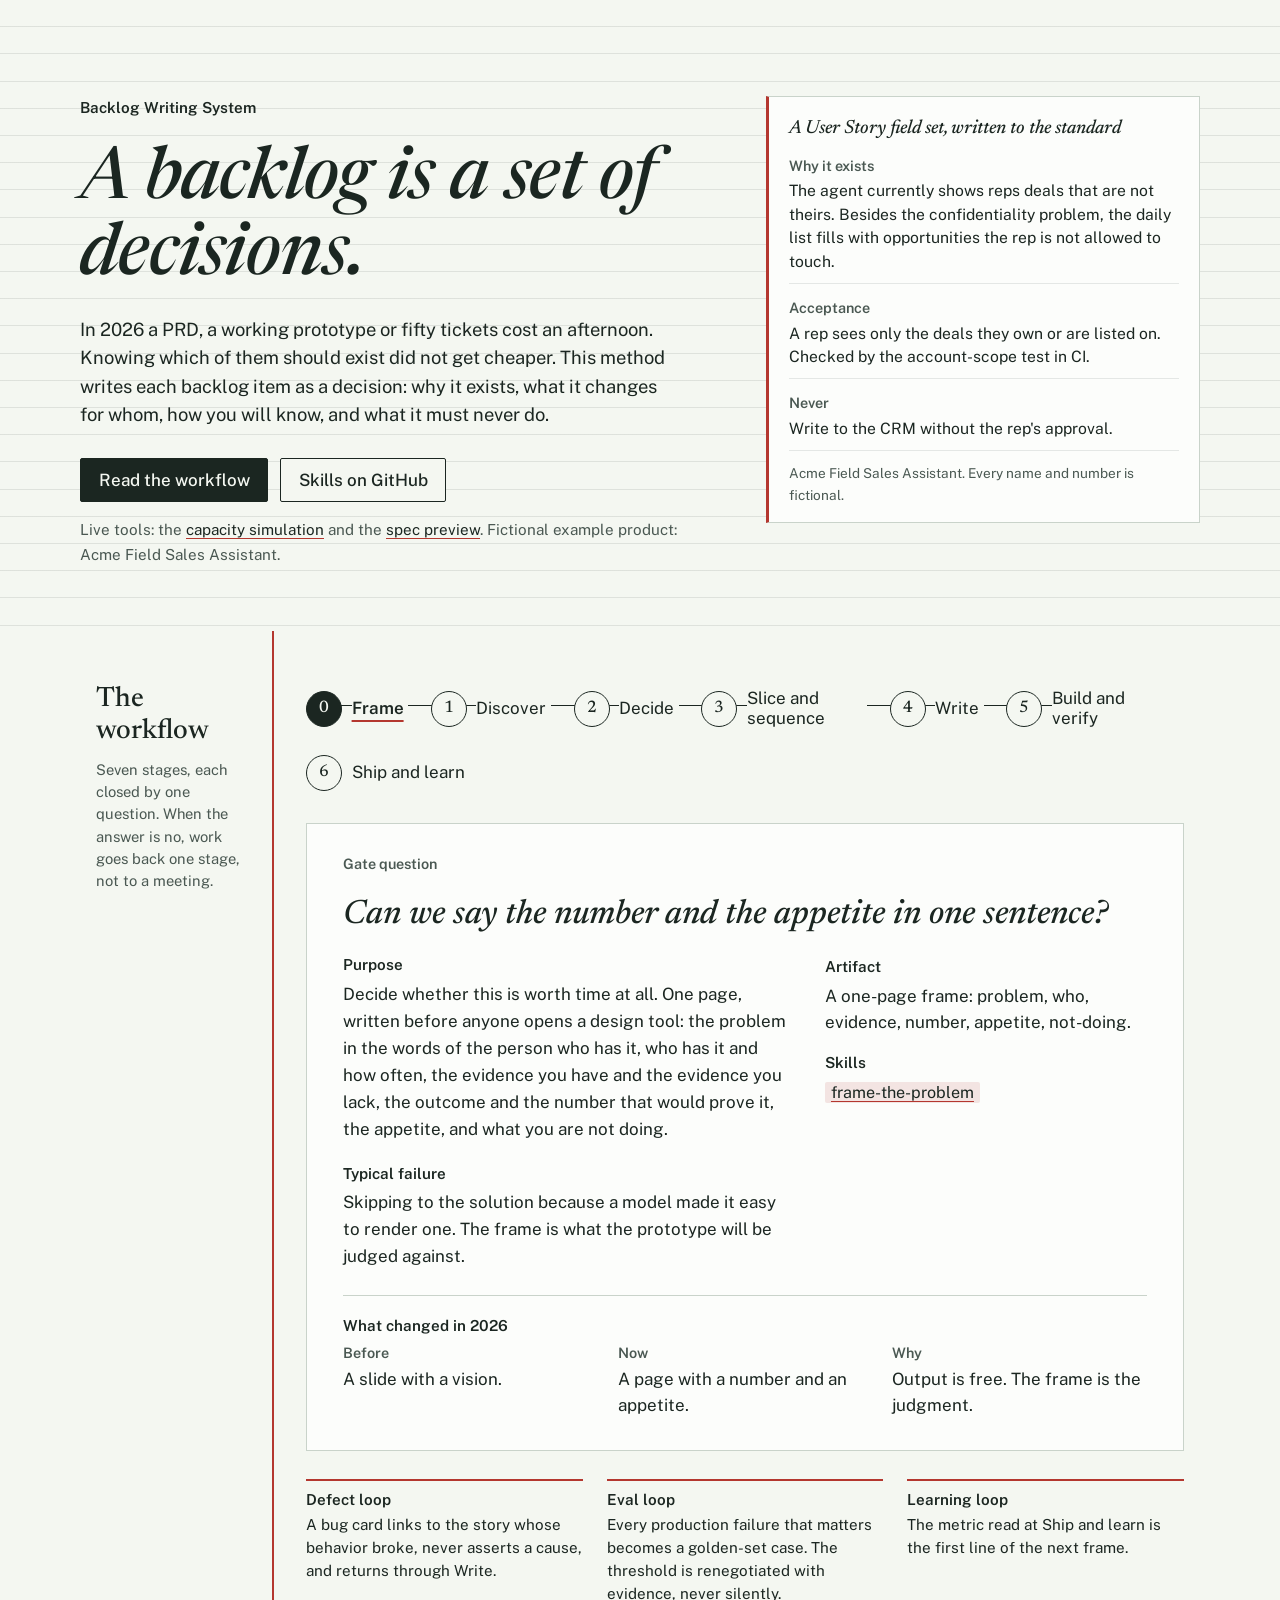
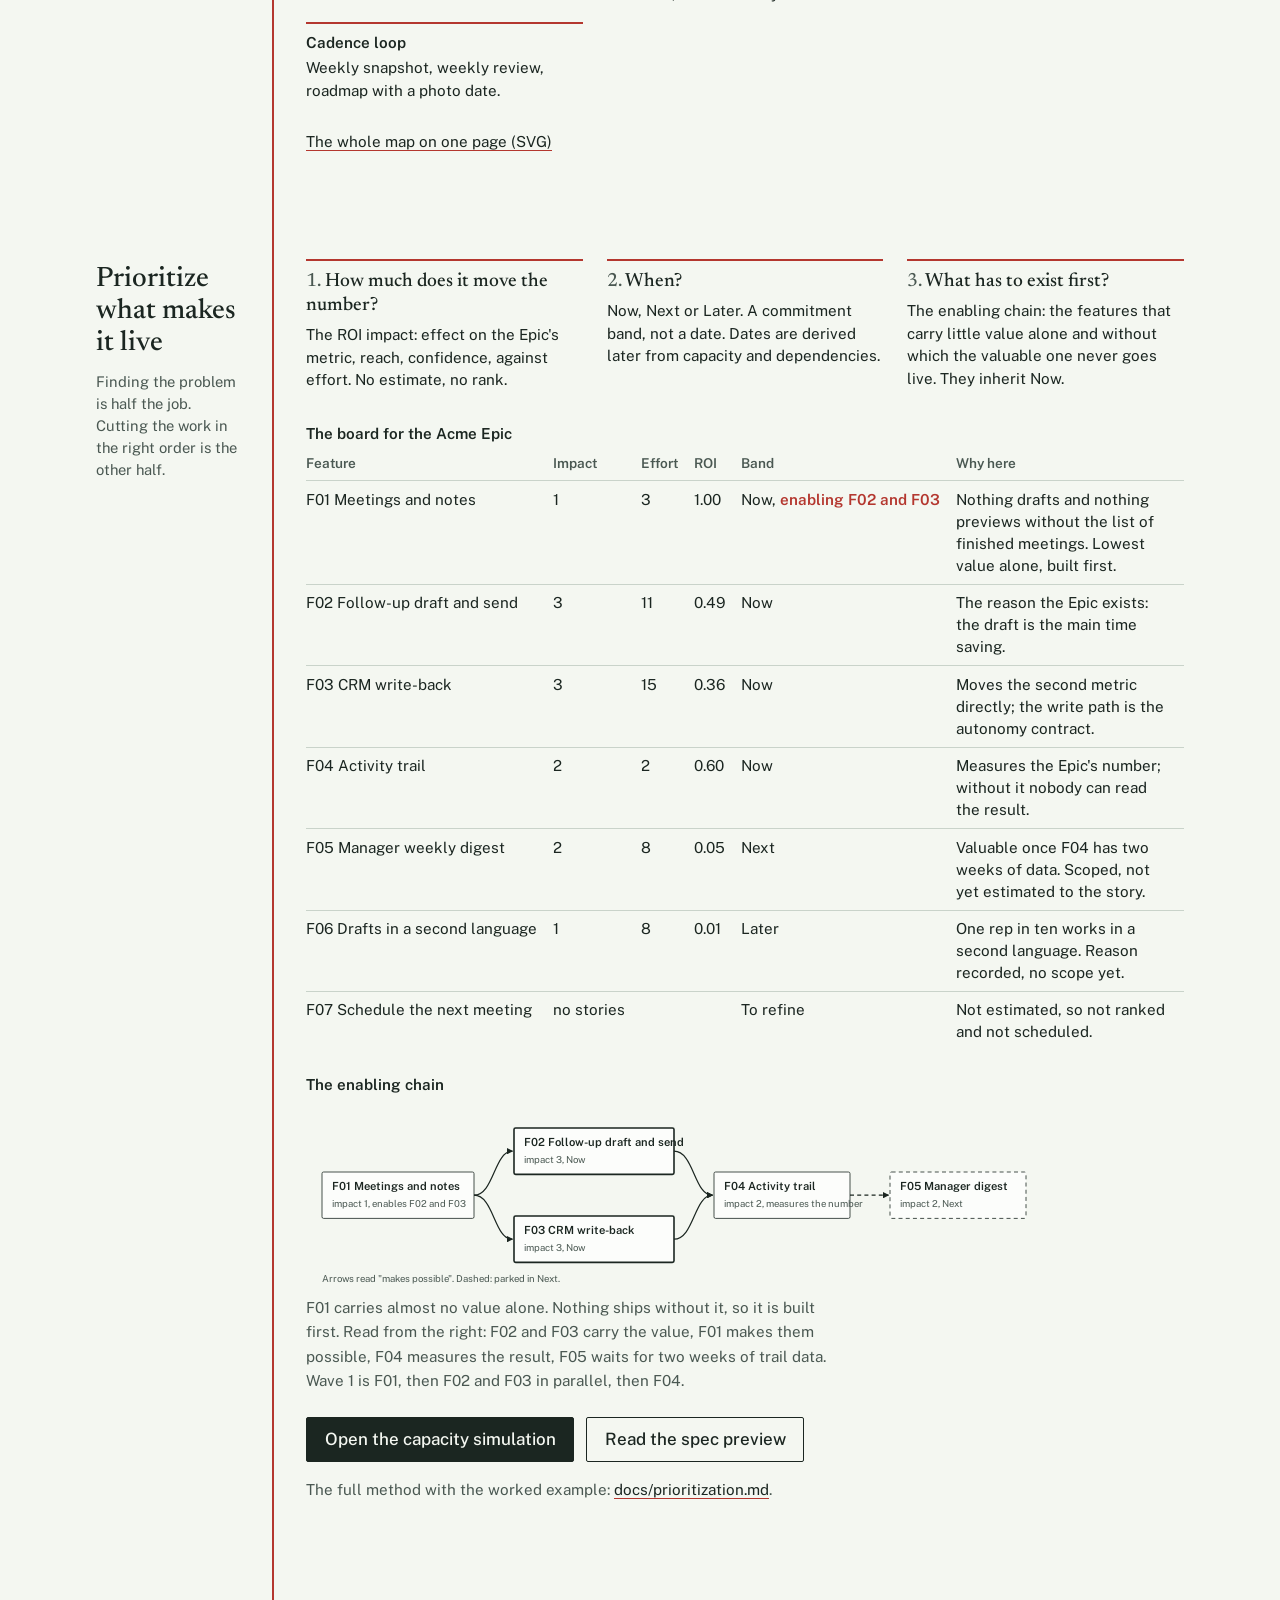
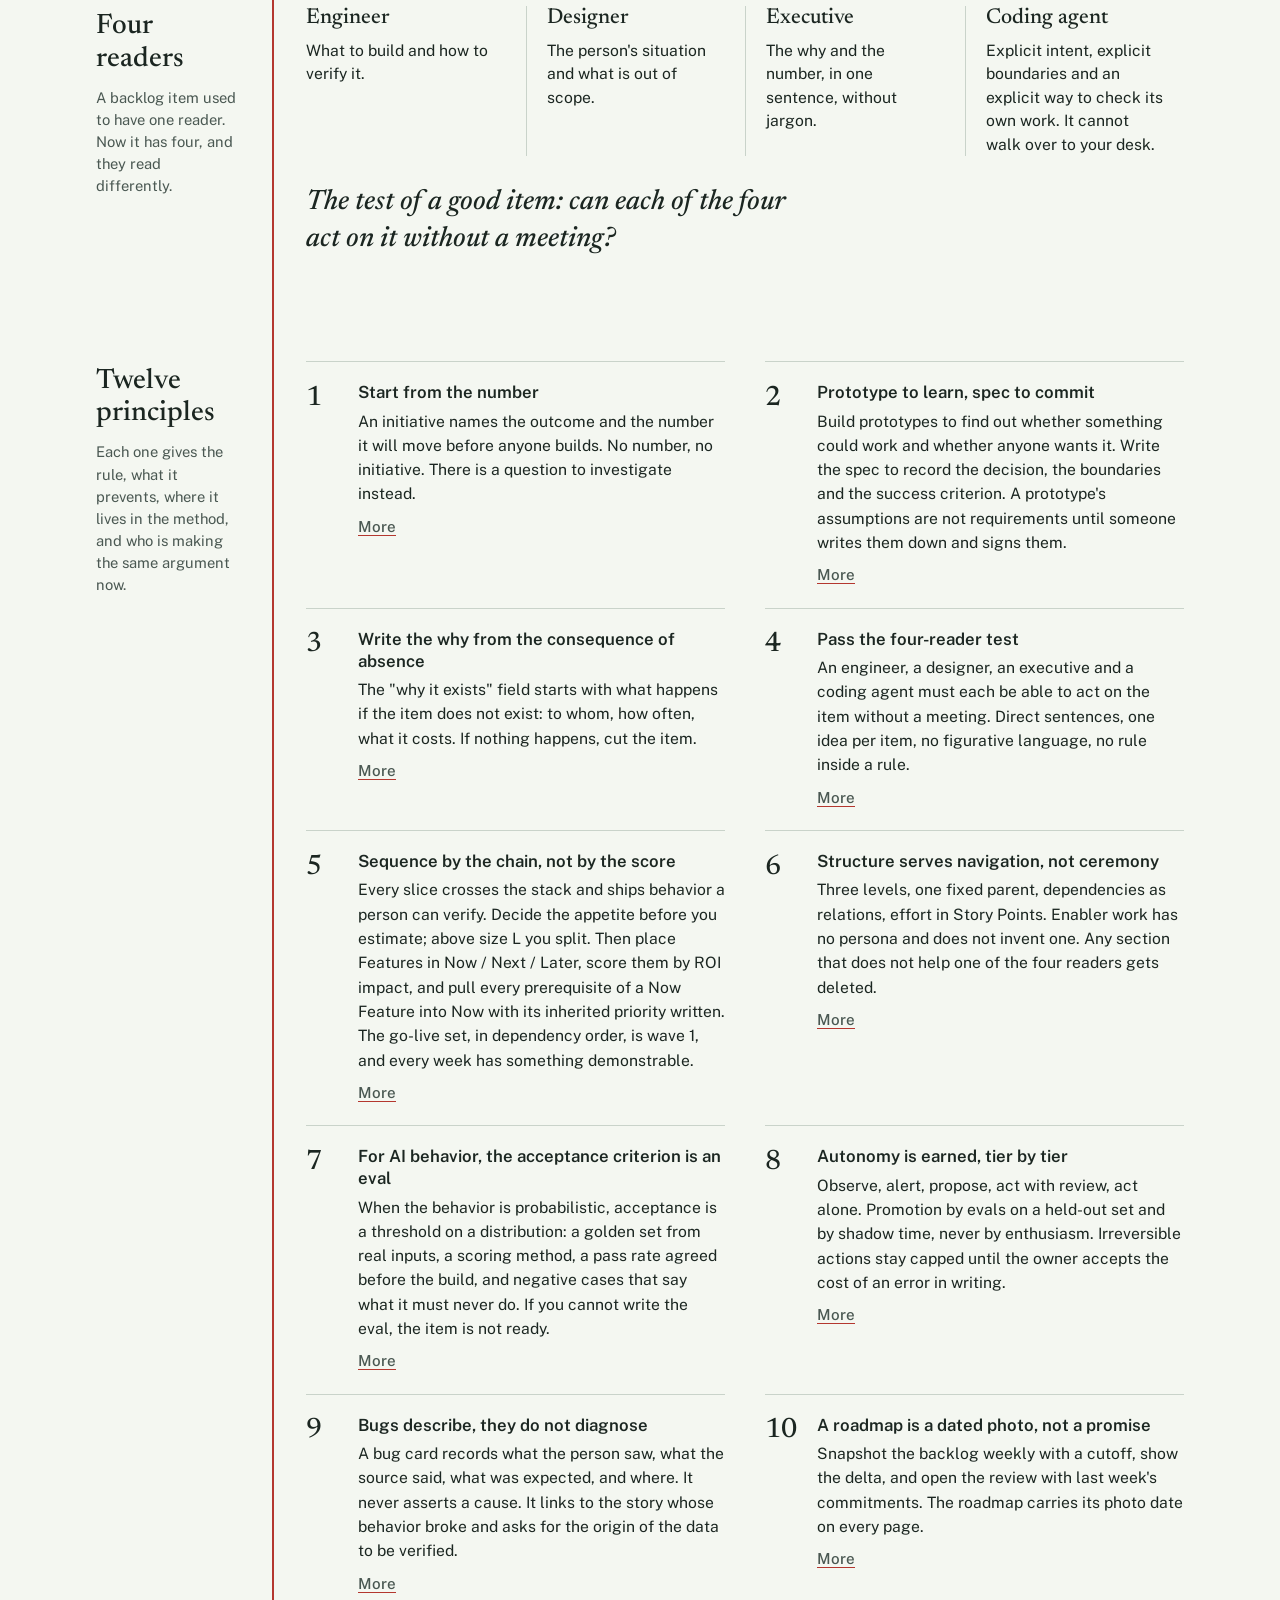
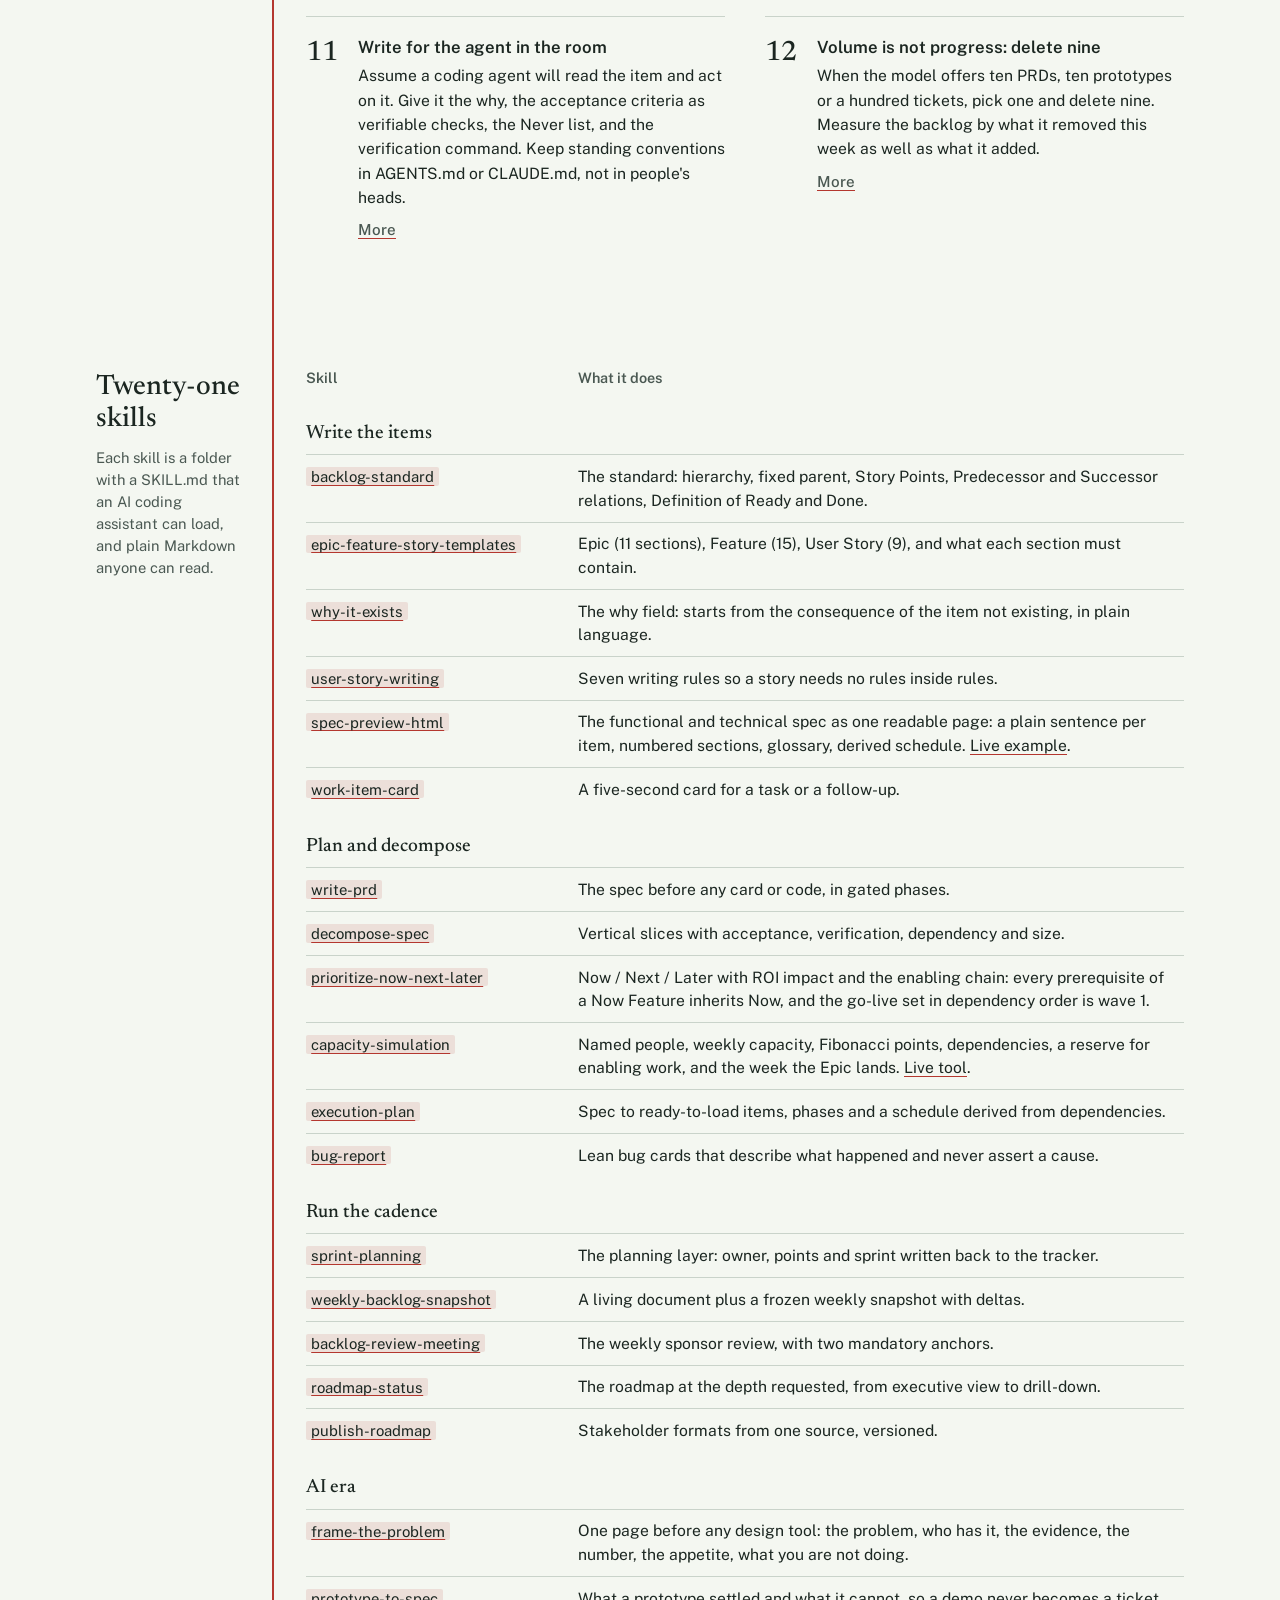
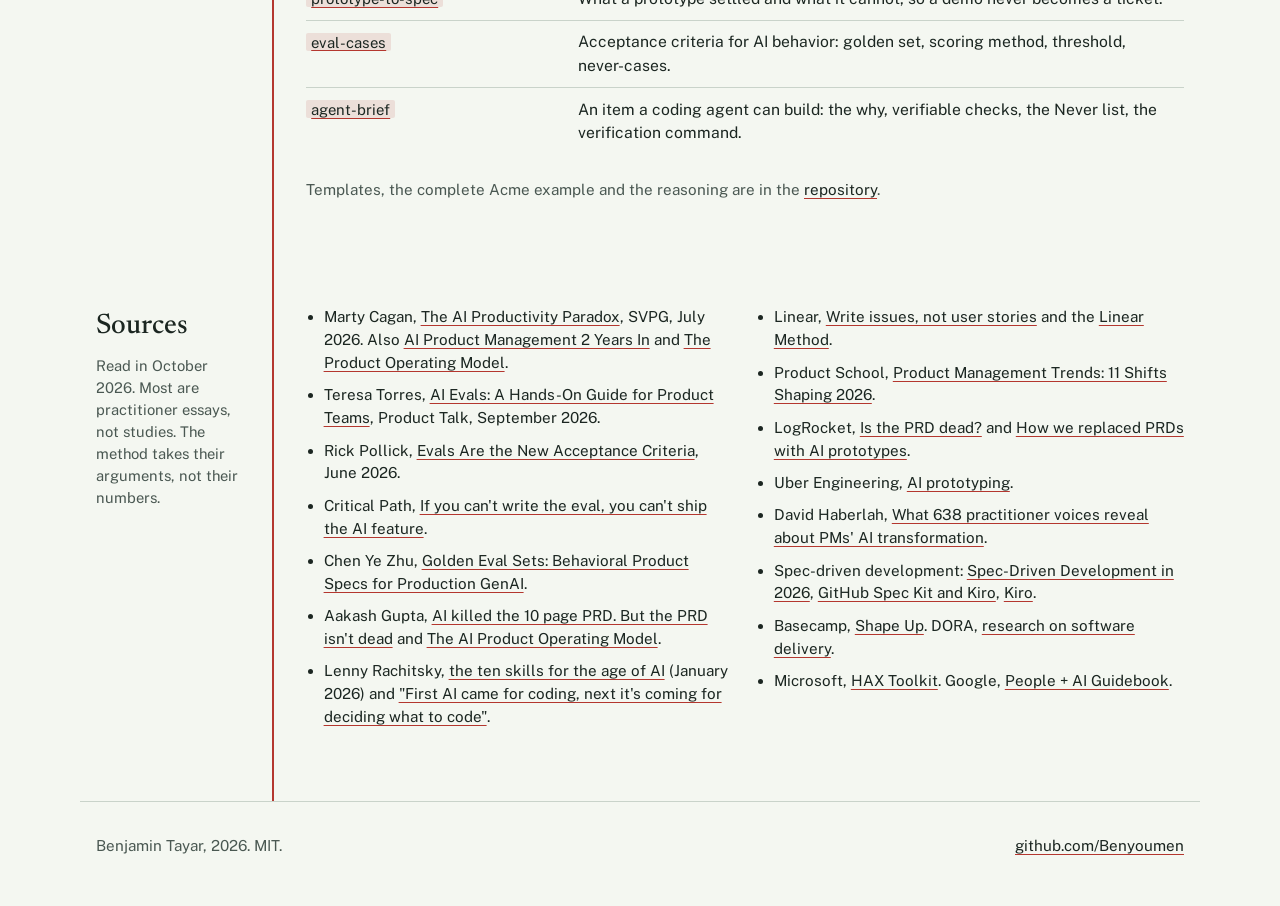
==== commit 63b9e5e6: "Prioritization: Now / Next / Later, ROI impact and the enabling chain; capacity simulation; spec pre" ====
--- a/site/index.html
+++ b/site/index.html
@@ -4,11 +4,11 @@
 <meta charset="utf-8">
 <meta name="viewport" content="width=device-width, initial-scale=1">
 <title>Backlog Writing System</title>
-<meta name="description" content="A field guide to writing a product backlog as a set of decisions: seven stages with a gate question each, twelve principles, and eighteen reusable skills, with a fictional worked example.">
+<meta name="description" content="A field guide to writing a product backlog as a set of decisions: seven stages with a gate question each, twelve principles, twenty-one reusable skills, a live capacity simulation and a readable spec preview, with a fictional worked example.">
 <link rel="canonical" href="https://benyoumen.github.io/backlog-writing-system/">
 <meta property="og:type" content="website">
 <meta property="og:title" content="Backlog Writing System">
-<meta property="og:description" content="A backlog is a set of decisions. Seven stages, seven gates, twelve principles, eighteen reusable skills.">
+<meta property="og:description" content="A backlog is a set of decisions. Seven stages, seven gates, twelve principles, twenty-one reusable skills, a live capacity simulation.">
 <meta property="og:url" content="https://benyoumen.github.io/backlog-writing-system/">
 <meta property="og:image" content="https://benyoumen.github.io/backlog-writing-system/workflow-map.svg">
 <meta name="twitter:card" content="summary_large_image">
@@ -32,7 +32,7 @@
         <a class="button primary" href="#workflow">Read the workflow</a>
         <a class="button" href="https://github.com/Benyoumen/backlog-writing-system">Skills on GitHub</a>
       </p>
-      <p class="note">Fictional example product: Acme Field Sales Assistant.</p>
+      <p class="note">Live tools: the <a href="capacity.html">capacity simulation</a> and the <a href="spec-preview.html">spec preview</a>. Fictional example product: Acme Field Sales Assistant.</p>
     </div>
     <figure class="specimen">
       <figcaption>A User Story field set, written to the standard</figcaption>
@@ -61,7 +61,7 @@
         <button class="node" role="tab" id="tab-0" aria-selected="true" aria-controls="stage-0"><span class="num">0</span><span class="name">Frame</span></button>
         <button class="node" role="tab" id="tab-1" aria-selected="false" aria-controls="stage-1" tabindex="-1"><span class="num">1</span><span class="name">Discover</span></button>
         <button class="node" role="tab" id="tab-2" aria-selected="false" aria-controls="stage-2" tabindex="-1"><span class="num">2</span><span class="name">Decide</span></button>
-        <button class="node" role="tab" id="tab-3" aria-selected="false" aria-controls="stage-3" tabindex="-1"><span class="num">3</span><span class="name">Slice</span></button>
+        <button class="node" role="tab" id="tab-3" aria-selected="false" aria-controls="stage-3" tabindex="-1"><span class="num">3</span><span class="name">Slice and sequence</span></button>
         <button class="node" role="tab" id="tab-4" aria-selected="false" aria-controls="stage-4" tabindex="-1"><span class="num">4</span><span class="name">Write</span></button>
         <button class="node" role="tab" id="tab-5" aria-selected="false" aria-controls="stage-5" tabindex="-1"><span class="num">5</span><span class="name">Build and verify</span></button>
         <button class="node" role="tab" id="tab-6" aria-selected="false" aria-controls="stage-6" tabindex="-1"><span class="num">6</span><span class="name">Ship and learn</span></button>
@@ -152,27 +152,27 @@
 
         <section class="panel" role="tabpanel" id="stage-3" aria-labelledby="tab-3">
           <p class="gate-label">Gate question</p>
-          <p class="gate">Does every slice ship behavior someone can verify?</p>
+          <p class="gate">Does every slice ship behavior, in an order that lets the team find its pace?</p>
           <div class="panel-grid">
             <div>
               <h3>Purpose</h3>
-              <p>Make it buildable in small, verifiable pieces. Vertical slices, each crossing collect, decide, show and write, each shipping behavior a person can verify. Sizes XS to L. Above L you split, you do not estimate. Dependencies are declared and the schedule is derived from them, so there is one critical path and everyone can see it.</p>
+              <p>Make it buildable in small, verifiable pieces, then put the pieces in the order that lets the team find its pace. Vertical slices, each crossing collect, decide, show and write. Sizes XS to L; above L you split, you do not estimate. Then the board: Features in Now / Next / Later, scored by ROI impact, with every prerequisite of a Now Feature pulled into Now and marked with its inherited priority. The go-live set in dependency order is wave 1. Dates are derived from the chain and the team's capacity, never typed.</p>
               <h3>Typical failure</h3>
-              <p>Horizontal layers ("build the data model", "build the API") that ship nothing for weeks.</p>
+              <p>Horizontal layers ("build the data model", "build the API") that ship nothing for weeks. Or a ranked list whose top item cannot be built, because its two unglamorous prerequisites sit at the bottom.</p>
             </div>
             <dl class="facts">
               <dt>Artifact</dt>
-              <dd>The decomposition and the execution plan.</dd>
+              <dd>The decomposition, the Now / Next / Later board with the enabling chain, the execution plan, the <a href="capacity.html">capacity simulation</a>.</dd>
               <dt>Skills</dt>
-              <dd><a href="https://github.com/Benyoumen/backlog-writing-system/tree/main/skills/decompose-spec"><code>decompose-spec</code></a>, <a href="https://github.com/Benyoumen/backlog-writing-system/tree/main/skills/execution-plan"><code>execution-plan</code></a></dd>
+              <dd><a href="https://github.com/Benyoumen/backlog-writing-system/tree/main/skills/decompose-spec"><code>decompose-spec</code></a>, <a href="https://github.com/Benyoumen/backlog-writing-system/tree/main/skills/prioritize-now-next-later"><code>prioritize-now-next-later</code></a>, <a href="https://github.com/Benyoumen/backlog-writing-system/tree/main/skills/execution-plan"><code>execution-plan</code></a>, <a href="https://github.com/Benyoumen/backlog-writing-system/tree/main/skills/capacity-simulation"><code>capacity-simulation</code></a></dd>
             </dl>
           </div>
           <div class="changed">
             <h3>What changed in 2026</h3>
             <dl class="triple">
-              <div><dt>Before</dt><dd>Estimation first.</dd></div>
-              <div><dt>Now</dt><dd>Appetite first, then vertical slices.</dd></div>
-              <div><dt>Why</dt><dd>Shape Up. Small batches.</dd></div>
+              <div><dt>Before</dt><dd>Estimation first, then a ranked list.</dd></div>
+              <div><dt>Now</dt><dd>Appetite first, vertical slices, the chain pulled into Now, dates derived from capacity.</dd></div>
+              <div><dt>Why</dt><dd>Shape Up. Now / Next / Later. Small batches.</dd></div>
             </dl>
           </div>
         </section>
@@ -284,6 +284,74 @@
     </div>
   </section>
 
+  <section class="block" id="prioritize" aria-labelledby="h-prioritize">
+    <div class="margin">
+      <h2 id="h-prioritize">Prioritize what makes it live</h2>
+      <p>Finding the problem is half the job. Cutting the work in the right order is the other half.</p>
+    </div>
+    <div class="body">
+      <ol class="questions">
+        <li><h3>How much does it move the number?</h3><p>The ROI impact: effect on the Epic's metric, reach, confidence, against effort. No estimate, no rank.</p></li>
+        <li><h3>When?</h3><p>Now, Next or Later. A commitment band, not a date. Dates are derived later from capacity and dependencies.</p></li>
+        <li><h3>What has to exist first?</h3><p>The enabling chain: the features that carry little value alone and without which the valuable one never goes live. They inherit Now.</p></li>
+      </ol>
+
+      <h3 class="sub">The board for the Acme Epic</h3>
+      <div class="scrollx">
+        <table class="board">
+          <thead>
+            <tr><th scope="col">Feature</th><th scope="col">Impact</th><th scope="col">Effort</th><th scope="col">ROI</th><th scope="col">Band</th><th scope="col">Why here</th></tr>
+          </thead>
+          <tbody>
+            <tr><td>F01 Meetings and notes</td><td>1</td><td>3</td><td>1.00</td><td>Now, <span class="enabling">enabling F02 and F03</span></td><td>Nothing drafts and nothing previews without the list of finished meetings. Lowest value alone, built first.</td></tr>
+            <tr><td>F02 Follow-up draft and send</td><td>3</td><td>11</td><td>0.49</td><td>Now</td><td>The reason the Epic exists: the draft is the main time saving.</td></tr>
+            <tr><td>F03 CRM write-back</td><td>3</td><td>15</td><td>0.36</td><td>Now</td><td>Moves the second metric directly; the write path is the autonomy contract.</td></tr>
+            <tr><td>F04 Activity trail</td><td>2</td><td>2</td><td>0.60</td><td>Now</td><td>Measures the Epic's number; without it nobody can read the result.</td></tr>
+            <tr><td>F05 Manager weekly digest</td><td>2</td><td>8</td><td>0.05</td><td>Next</td><td>Valuable once F04 has two weeks of data. Scoped, not yet estimated to the story.</td></tr>
+            <tr><td>F06 Drafts in a second language</td><td>1</td><td>8</td><td>0.01</td><td>Later</td><td>One rep in ten works in a second language. Reason recorded, no scope yet.</td></tr>
+            <tr><td>F07 Schedule the next meeting</td><td>no stories</td><td></td><td></td><td>To refine</td><td>Not estimated, so not ranked and not scheduled.</td></tr>
+          </tbody>
+        </table>
+      </div>
+
+      <h3 class="sub">The enabling chain</h3>
+      <svg class="chain" viewBox="0 0 920 230" role="img" aria-labelledby="chain-title">
+        <title id="chain-title">The enabling chain: F01 makes F02 and F03 possible, F04 measures them, F05 waits for the trail's data</title>
+        <defs><marker id="chain-arrow" markerWidth="8" markerHeight="8" refX="7" refY="4" orient="auto" markerUnits="userSpaceOnUse"><path d="M0,0 L8,4 L0,8 Z" fill="currentColor"/></marker></defs>
+        <g font-size="13" fill="currentColor">
+          <rect x="20" y="85" width="190" height="58" rx="2" fill="var(--paper-2)" stroke="currentColor"/>
+          <text x="32" y="108" font-size="14" font-weight="600">F01 Meetings and notes</text>
+          <text x="32" y="129" font-size="12" fill="var(--ink-2)">impact 1, enables F02 and F03</text>
+          <rect x="260" y="30" width="200" height="58" rx="2" fill="var(--paper-2)" stroke="currentColor" stroke-width="2"/>
+          <text x="272" y="53" font-size="14" font-weight="600">F02 Follow-up draft and send</text>
+          <text x="272" y="74" font-size="12" fill="var(--ink-2)">impact 3, Now</text>
+          <rect x="260" y="140" width="200" height="58" rx="2" fill="var(--paper-2)" stroke="currentColor" stroke-width="2"/>
+          <text x="272" y="163" font-size="14" font-weight="600">F03 CRM write-back</text>
+          <text x="272" y="184" font-size="12" fill="var(--ink-2)">impact 3, Now</text>
+          <rect x="510" y="85" width="170" height="58" rx="2" fill="var(--paper-2)" stroke="currentColor"/>
+          <text x="522" y="108" font-size="14" font-weight="600">F04 Activity trail</text>
+          <text x="522" y="129" font-size="12" fill="var(--ink-2)">impact 2, measures the number</text>
+          <rect x="730" y="85" width="170" height="58" rx="2" fill="var(--paper-2)" stroke="currentColor" stroke-dasharray="5 4"/>
+          <text x="742" y="108" font-size="14" font-weight="600">F05 Manager digest</text>
+          <text x="742" y="129" font-size="12" fill="var(--ink-2)">impact 2, Next</text>
+          <path d="M210,114 C235,114 235,59 258,59" fill="none" stroke="currentColor" stroke-width="1.5" marker-end="url(#chain-arrow)"/>
+          <path d="M210,114 C235,114 235,169 258,169" fill="none" stroke="currentColor" stroke-width="1.5" marker-end="url(#chain-arrow)"/>
+          <path d="M460,59 C485,59 485,114 508,114" fill="none" stroke="currentColor" stroke-width="1.5" marker-end="url(#chain-arrow)"/>
+          <path d="M460,169 C485,169 485,114 508,114" fill="none" stroke="currentColor" stroke-width="1.5" marker-end="url(#chain-arrow)"/>
+          <path d="M680,114 H728" fill="none" stroke="currentColor" stroke-width="1.5" stroke-dasharray="5 4" marker-end="url(#chain-arrow)"/>
+          <text x="20" y="222" font-size="12" fill="var(--ink-2)">Arrows read "makes possible". Dashed: parked in Next.</text>
+        </g>
+      </svg>
+      <p class="chain-caption">F01 carries almost no value alone. Nothing ships without it, so it is built first. Read from the right: F02 and F03 carry the value, F01 makes them possible, F04 measures the result, F05 waits for two weeks of trail data. Wave 1 is F01, then F02 and F03 in parallel, then F04.</p>
+
+      <p class="actions">
+        <a class="button primary" href="capacity.html">Open the capacity simulation</a>
+        <a class="button" href="spec-preview.html">Read the spec preview</a>
+      </p>
+      <p class="note">The full method with the worked example: <a href="https://github.com/Benyoumen/backlog-writing-system/blob/main/docs/prioritization.md">docs/prioritization.md</a>.</p>
+    </div>
+  </section>
+
   <section class="block" id="readers" aria-labelledby="h-readers">
     <div class="margin">
       <h2 id="h-readers">Four readers</h2>
@@ -370,14 +438,14 @@
         <li>
           <span class="n" aria-hidden="true">5</span>
           <div>
-            <h3>Vertical slices; appetite before estimate</h3>
-            <p>Every slice crosses the stack and ships behavior a person can verify. Decide the appetite, the time you are willing to spend, before you estimate. Above size L you split; you do not estimate.</p>
-            <details>
-              <summary><span class="more">More</span><span class="less">Less</span></summary>
-              <dl>
-                <dt>Prevents</dt><dd>Layers that ship nothing. Estimates that become promises.</dd>
-                <dt>In this method</dt><dd><code>decompose-spec</code>, <code>execution-plan</code>.</dd>
-                <dt>Who is saying it</dt><dd>Basecamp's Shape Up (appetite, scope hammering). DORA's findings on small batches. Cagan's building-to-earn phase expects commercial quality per slice, not a demo.</dd>
+            <h3>Sequence by the chain, not by the score</h3>
+            <p>Every slice crosses the stack and ships behavior a person can verify. Decide the appetite before you estimate; above size L you split. Then place Features in Now / Next / Later, score them by ROI impact, and pull every prerequisite of a Now Feature into Now with its inherited priority written. The go-live set, in dependency order, is wave 1, and every week has something demonstrable.</p>
+            <details>
+              <summary><span class="more">More</span><span class="less">Less</span></summary>
+              <dl>
+                <dt>Prevents</dt><dd>The most valuable feature at the top of a list that cannot be built, because its two unglamorous prerequisites sit at the bottom. Layers that ship nothing. Estimates that become promises. A team that never finds its pace.</dd>
+                <dt>In this method</dt><dd><code>decompose-spec</code>, <code>prioritize-now-next-later</code>, <code>execution-plan</code>, <code>capacity-simulation</code>. The worked example: <a href="https://github.com/Benyoumen/backlog-writing-system/blob/main/docs/prioritization.md">prioritization.md</a>, and the <a href="capacity.html">live simulation</a>.</dd>
+                <dt>Who is saying it</dt><dd>Basecamp's Shape Up (appetite, scope hammering). The Now / Next / Later roadmap, popularized by Janna Bastow at ProdPad, as the alternative to dated roadmaps. DORA's findings on small batches. Cagan's building-to-earn phase expects commercial quality per slice, not a demo.</dd>
               </dl>
             </details>
           </div>
@@ -493,7 +561,7 @@
 
   <section class="block" id="skills" aria-labelledby="h-skills">
     <div class="margin">
-      <h2 id="h-skills">Eighteen skills</h2>
+      <h2 id="h-skills">Twenty-one skills</h2>
       <p>Each skill is a folder with a SKILL.md that an AI coding assistant can load, and plain Markdown anyone can read.</p>
     </div>
     <div class="body">
@@ -507,12 +575,15 @@
           <tr><td><a href="https://github.com/Benyoumen/backlog-writing-system/tree/main/skills/epic-feature-story-templates"><code>epic-feature-story-templates</code></a></td><td>Epic (11 sections), Feature (15), User Story (9), and what each section must contain.</td></tr>
           <tr><td><a href="https://github.com/Benyoumen/backlog-writing-system/tree/main/skills/why-it-exists"><code>why-it-exists</code></a></td><td>The why field: starts from the consequence of the item not existing, in plain language.</td></tr>
           <tr><td><a href="https://github.com/Benyoumen/backlog-writing-system/tree/main/skills/user-story-writing"><code>user-story-writing</code></a></td><td>Seven writing rules so a story needs no rules inside rules.</td></tr>
+          <tr><td><a href="https://github.com/Benyoumen/backlog-writing-system/tree/main/skills/spec-preview-html"><code>spec-preview-html</code></a></td><td>The functional and technical spec as one readable page: a plain sentence per item, numbered sections, glossary, derived schedule. <a href="spec-preview.html">Live example</a>.</td></tr>
           <tr><td><a href="https://github.com/Benyoumen/backlog-writing-system/tree/main/skills/work-item-card"><code>work-item-card</code></a></td><td>A five-second card for a task or a follow-up.</td></tr>
         </tbody>
         <tbody>
           <tr class="group"><th scope="rowgroup" colspan="2">Plan and decompose</th></tr>
           <tr><td><a href="https://github.com/Benyoumen/backlog-writing-system/tree/main/skills/write-prd"><code>write-prd</code></a></td><td>The spec before any card or code, in gated phases.</td></tr>
           <tr><td><a href="https://github.com/Benyoumen/backlog-writing-system/tree/main/skills/decompose-spec"><code>decompose-spec</code></a></td><td>Vertical slices with acceptance, verification, dependency and size.</td></tr>
+          <tr><td><a href="https://github.com/Benyoumen/backlog-writing-system/tree/main/skills/prioritize-now-next-later"><code>prioritize-now-next-later</code></a></td><td>Now / Next / Later with ROI impact and the enabling chain: every prerequisite of a Now Feature inherits Now, and the go-live set in dependency order is wave 1.</td></tr>
+          <tr><td><a href="https://github.com/Benyoumen/backlog-writing-system/tree/main/skills/capacity-simulation"><code>capacity-simulation</code></a></td><td>Named people, weekly capacity, Fibonacci points, dependencies, a reserve for enabling work, and the week the Epic lands. <a href="capacity.html">Live tool</a>.</td></tr>
           <tr><td><a href="https://github.com/Benyoumen/backlog-writing-system/tree/main/skills/execution-plan"><code>execution-plan</code></a></td><td>Spec to ready-to-load items, phases and a schedule derived from dependencies.</td></tr>
           <tr><td><a href="https://github.com/Benyoumen/backlog-writing-system/tree/main/skills/bug-report"><code>bug-report</code></a></td><td>Lean bug cards that describe what happened and never assert a cause.</td></tr>
         </tbody>
--- a/site/styles.css
+++ b/site/styles.css
@@ -793,3 +793,104 @@
     scroll-behavior: auto;
   }
 }
+
+/* Prioritize what makes it live */
+
+.questions {
+  list-style: none;
+  padding: 0;
+  margin: 0 0 2rem;
+  display: grid;
+  grid-template-columns: repeat(3, minmax(0, 1fr));
+  gap: 1.5rem;
+  counter-reset: q;
+}
+
+.questions li {
+  border-top: 2px solid var(--red);
+  padding-top: 0.6rem;
+  counter-increment: q;
+}
+
+.questions h3 {
+  font: 500 1.2rem/1.25 var(--serif);
+  margin-bottom: 0.35rem;
+}
+
+.questions h3::before {
+  content: counter(q) ". ";
+  color: var(--ink-2);
+}
+
+.questions p {
+  font-size: 0.95rem;
+  line-height: 1.5;
+}
+
+.sub {
+  font: 600 0.95rem/1.3 var(--sans);
+  margin: 1.5rem 0 0.6rem;
+}
+
+.scrollx {
+  overflow-x: auto;
+  -webkit-overflow-scrolling: touch;
+}
+
+.board {
+  width: 100%;
+  border-collapse: collapse;
+  font-size: 0.95rem;
+}
+
+.board th,
+.board td {
+  text-align: left;
+  vertical-align: top;
+  padding: 0.45rem 1rem 0.45rem 0;
+  border-top: 1px solid var(--rule);
+  line-height: 1.45;
+  white-space: nowrap;
+}
+
+.board th:last-child,
+.board td:last-child {
+  white-space: normal;
+  min-width: 14rem;
+}
+
+.board thead th {
+  border-top: 0;
+  padding-top: 0;
+  font-weight: 600;
+  font-size: 0.85rem;
+  color: var(--ink-2);
+}
+
+.board .enabling {
+  color: var(--red);
+  font-weight: 600;
+}
+
+.chain {
+  display: block;
+  width: 100%;
+  max-width: 46rem;
+  height: auto;
+  margin: 0.25rem 0 0.5rem;
+  color: var(--ink);
+  font-family: var(--sans);
+}
+
+.chain-caption {
+  font-size: 0.95rem;
+  color: var(--ink-2);
+  max-width: 60ch;
+  margin-bottom: 1.5rem;
+}
+
+@media (max-width: 760px) {
+  .questions {
+    grid-template-columns: 1fr;
+  }
+}
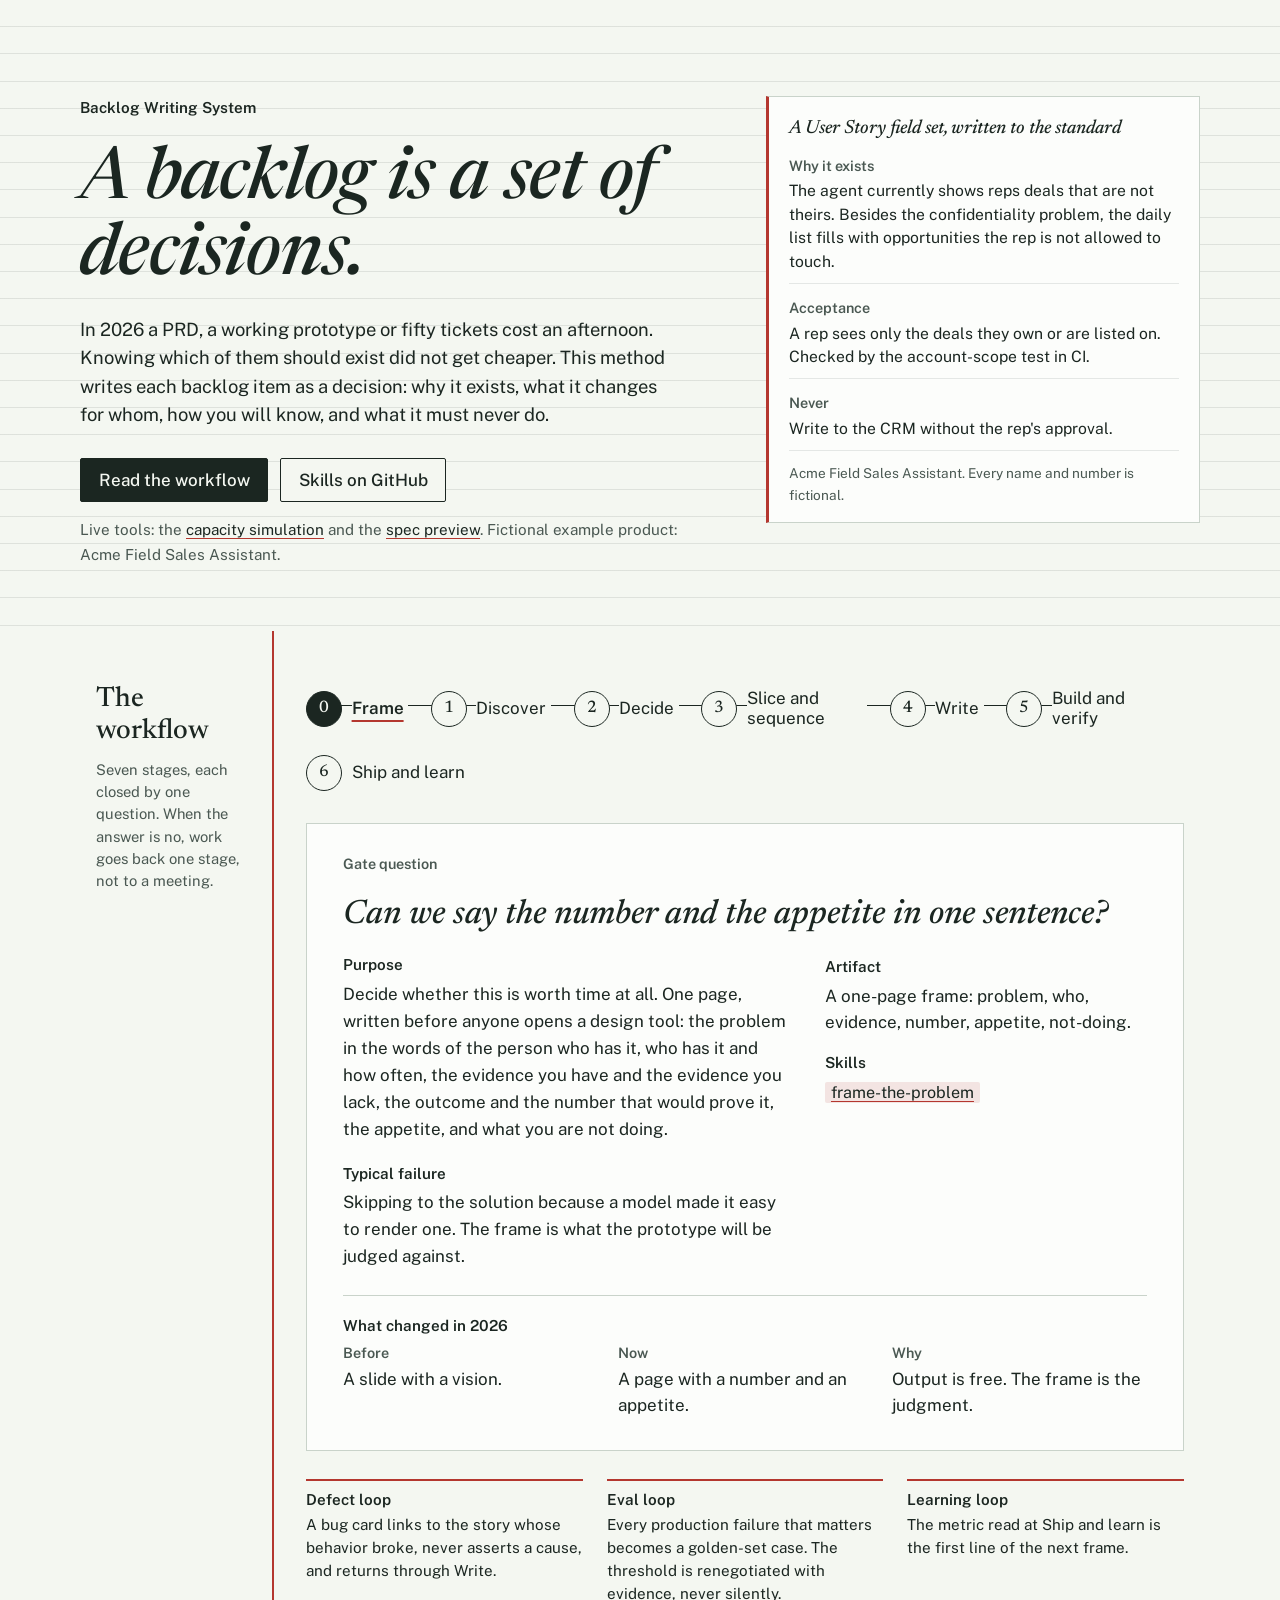
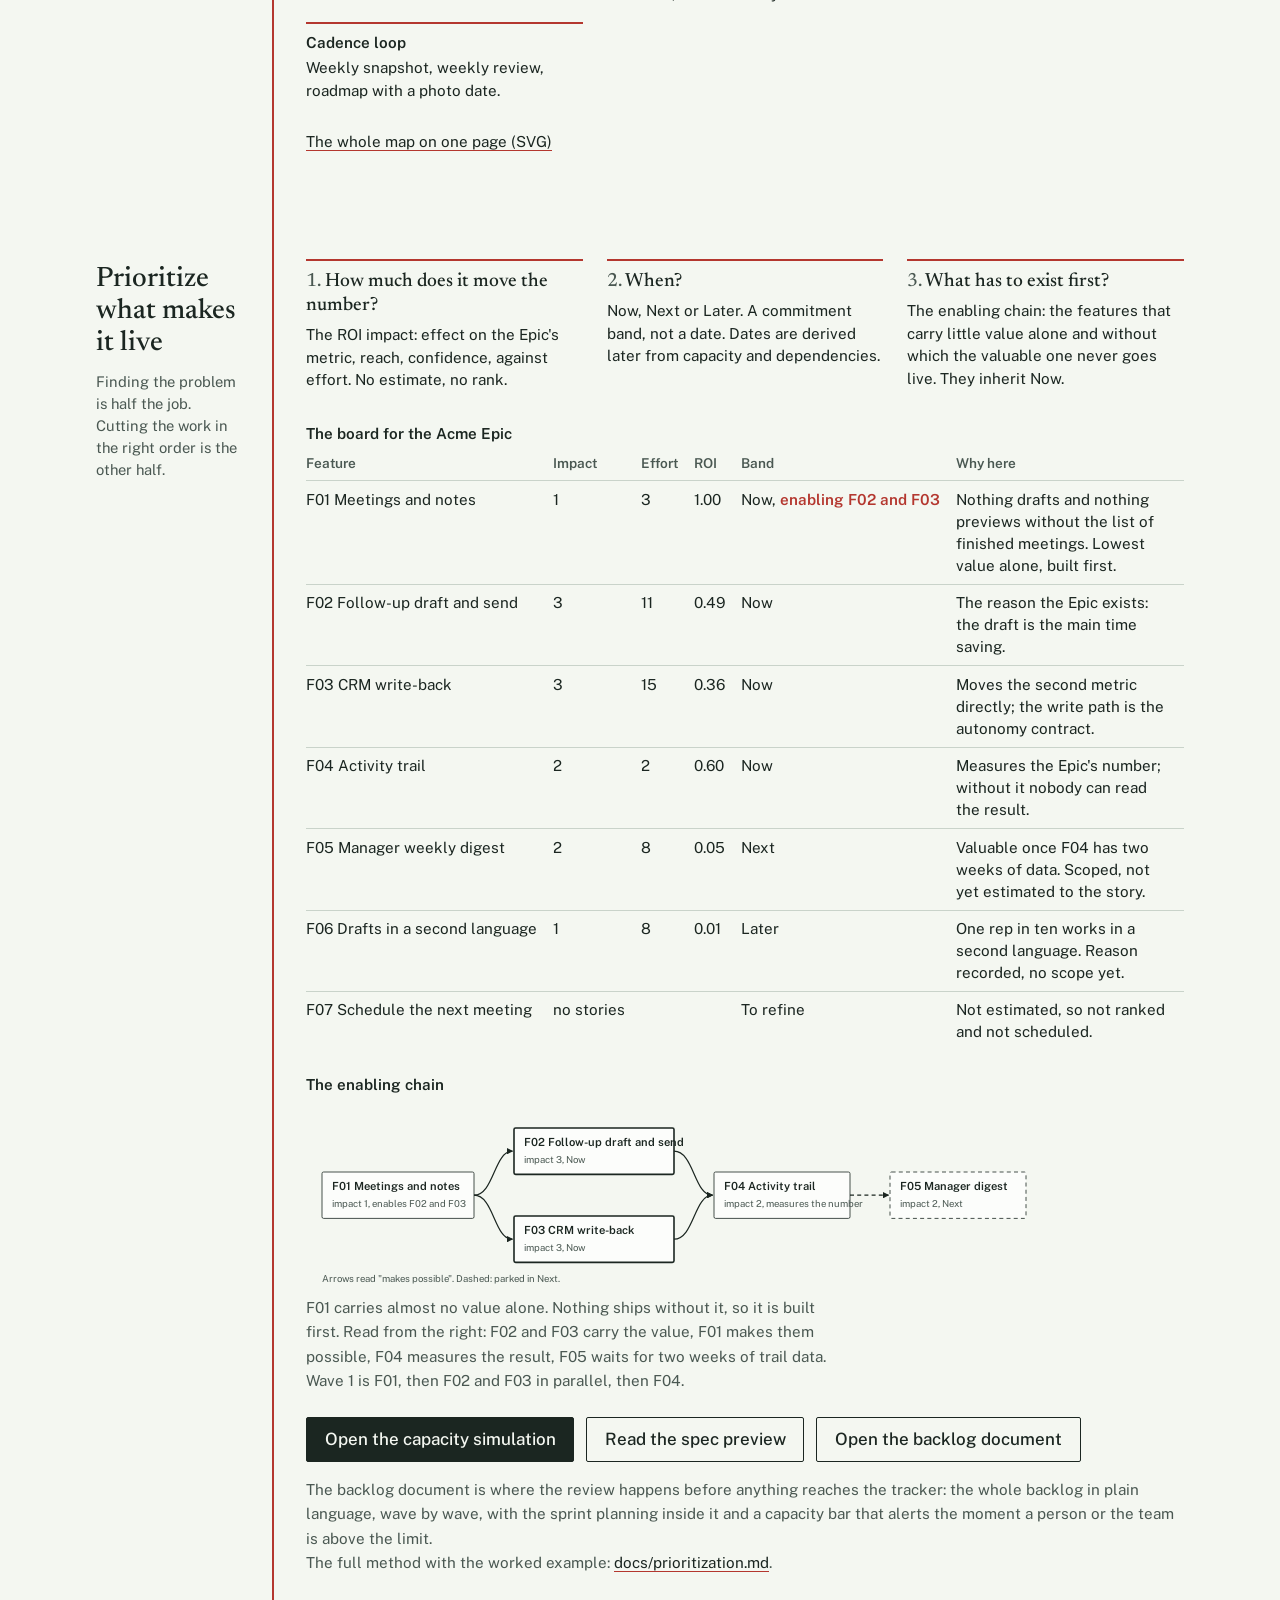
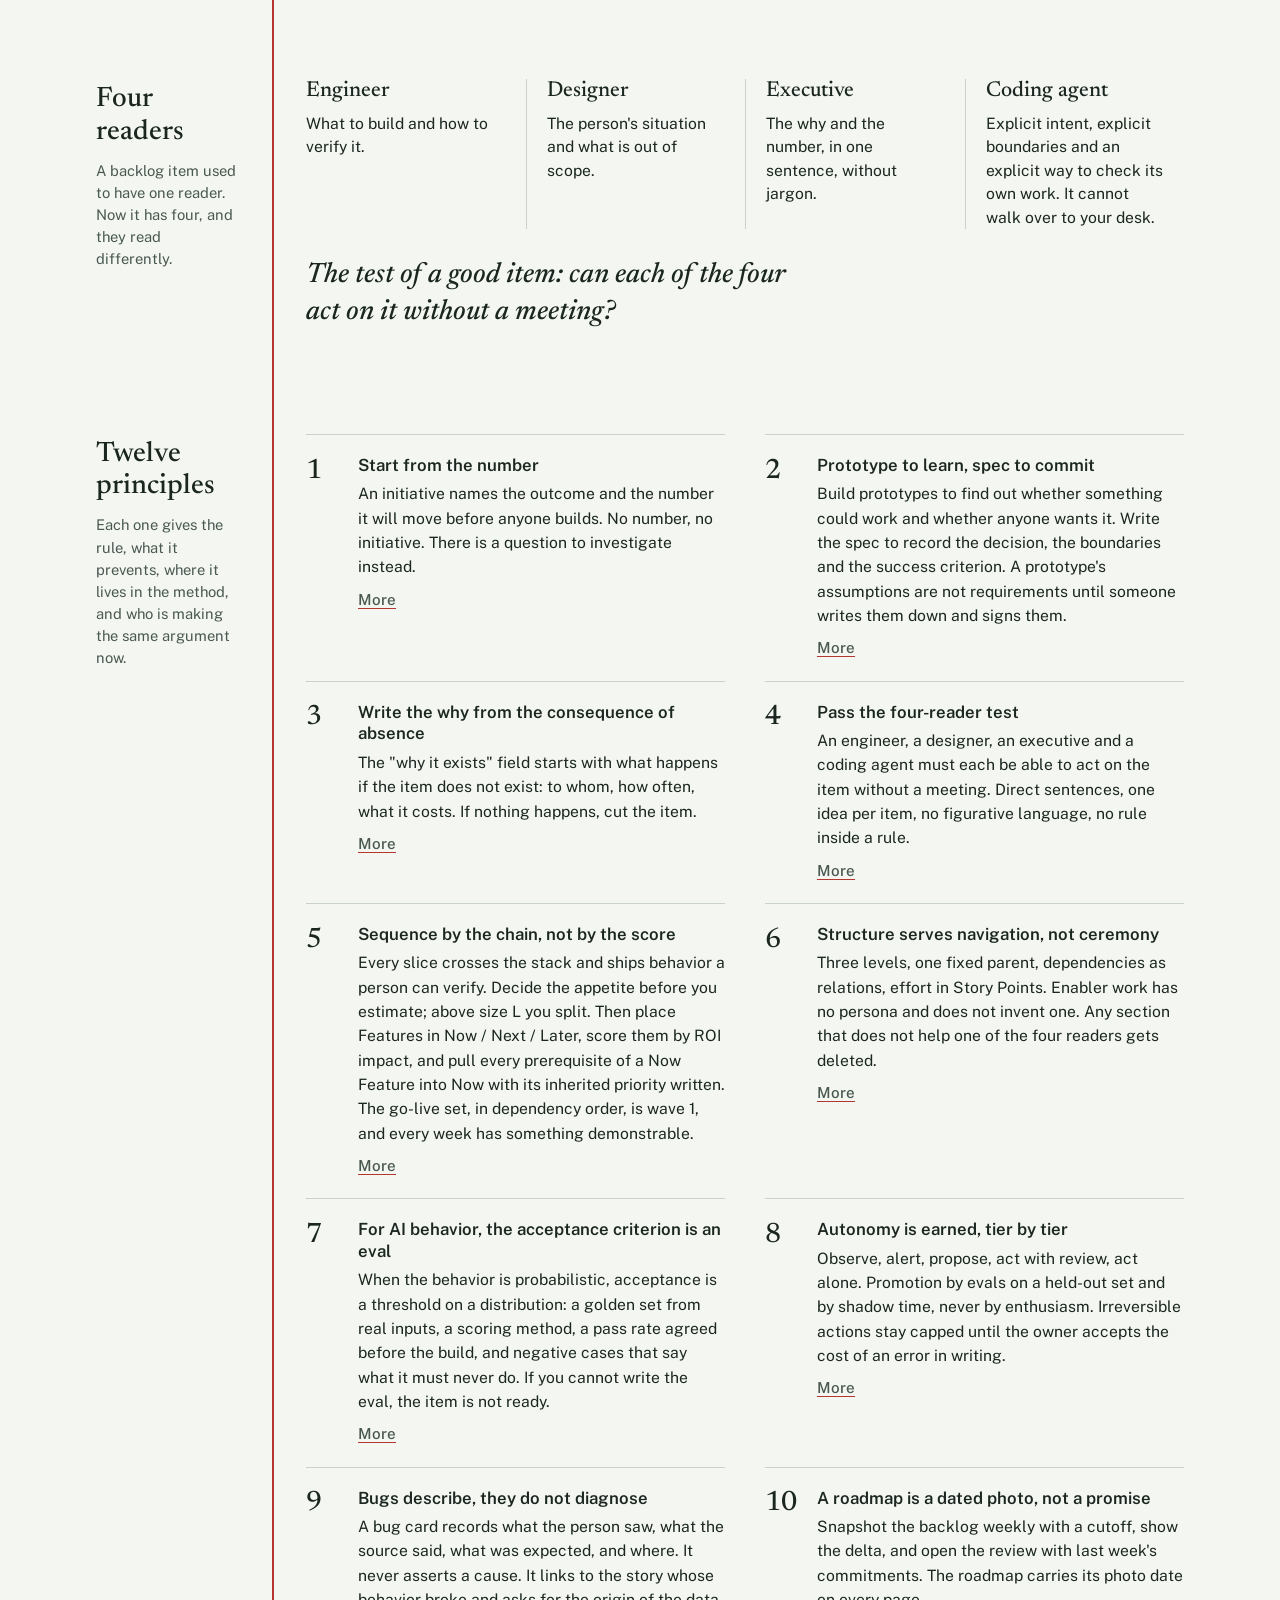
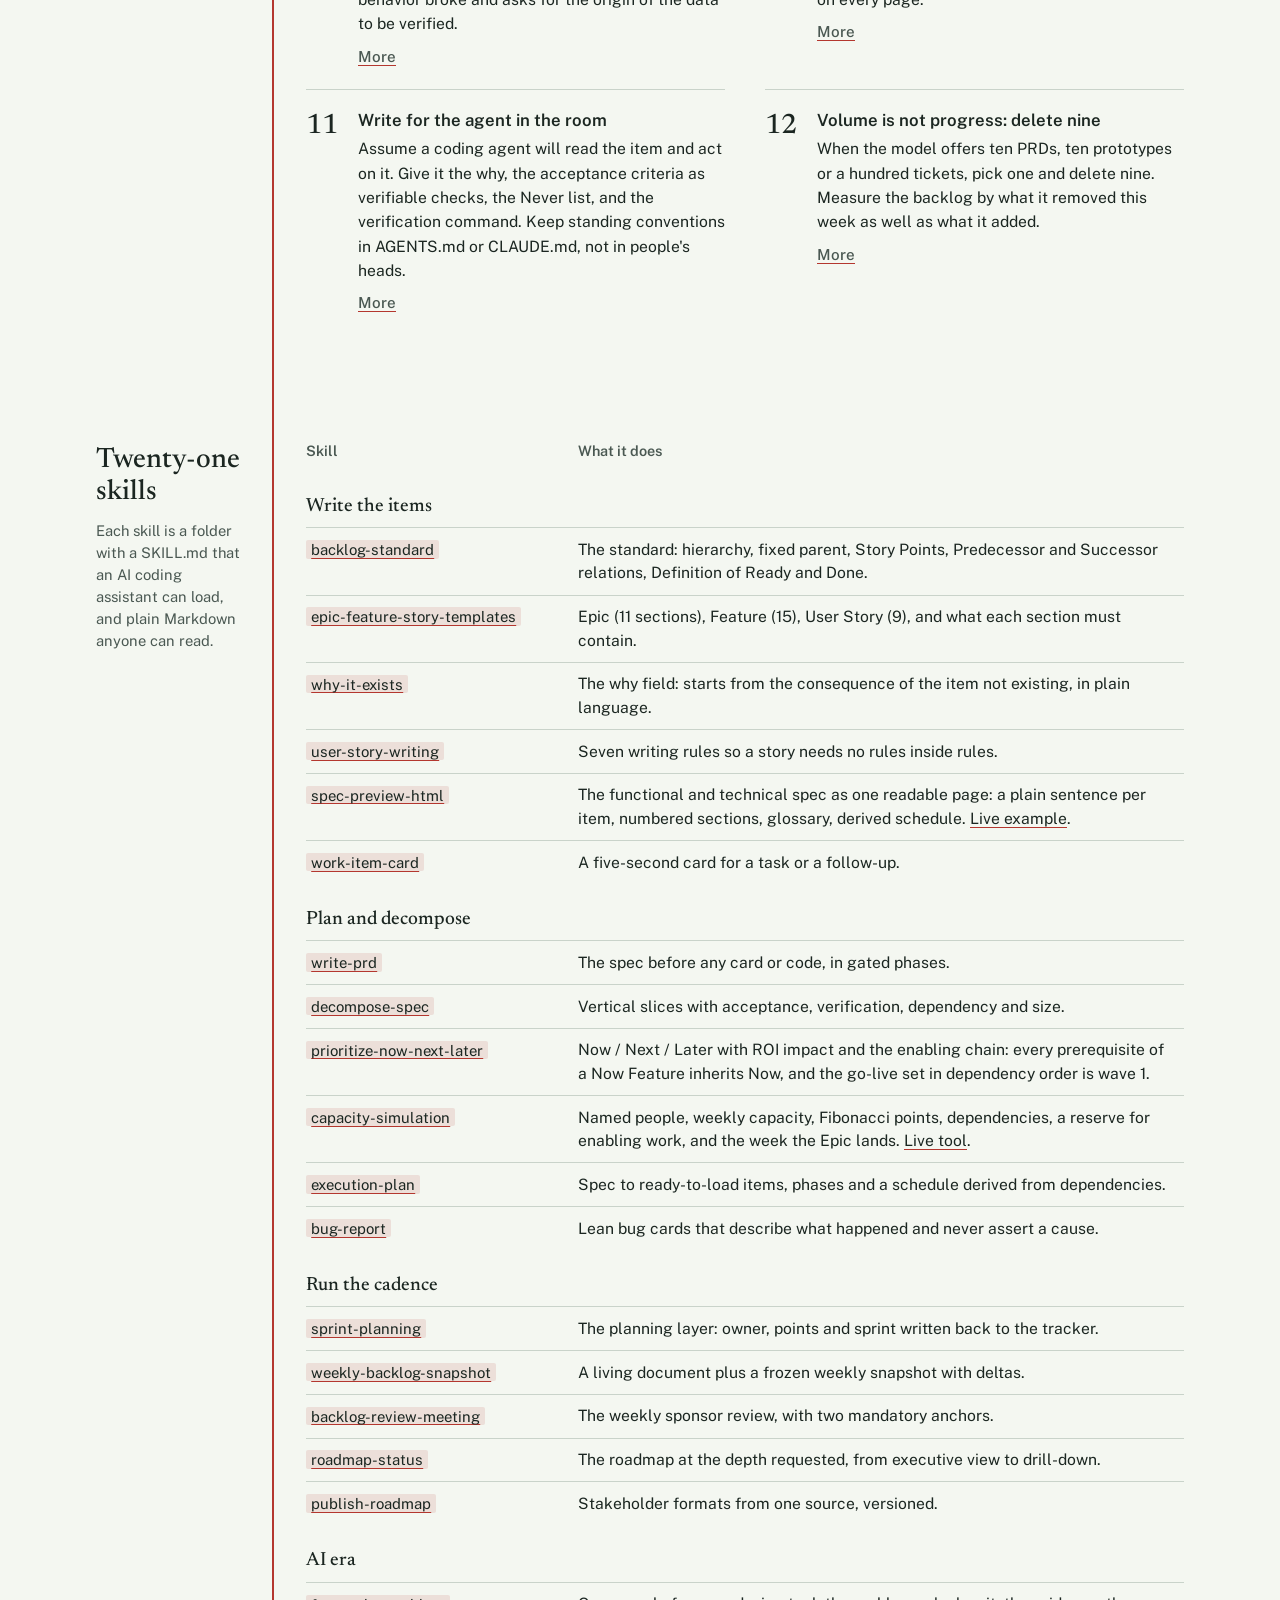
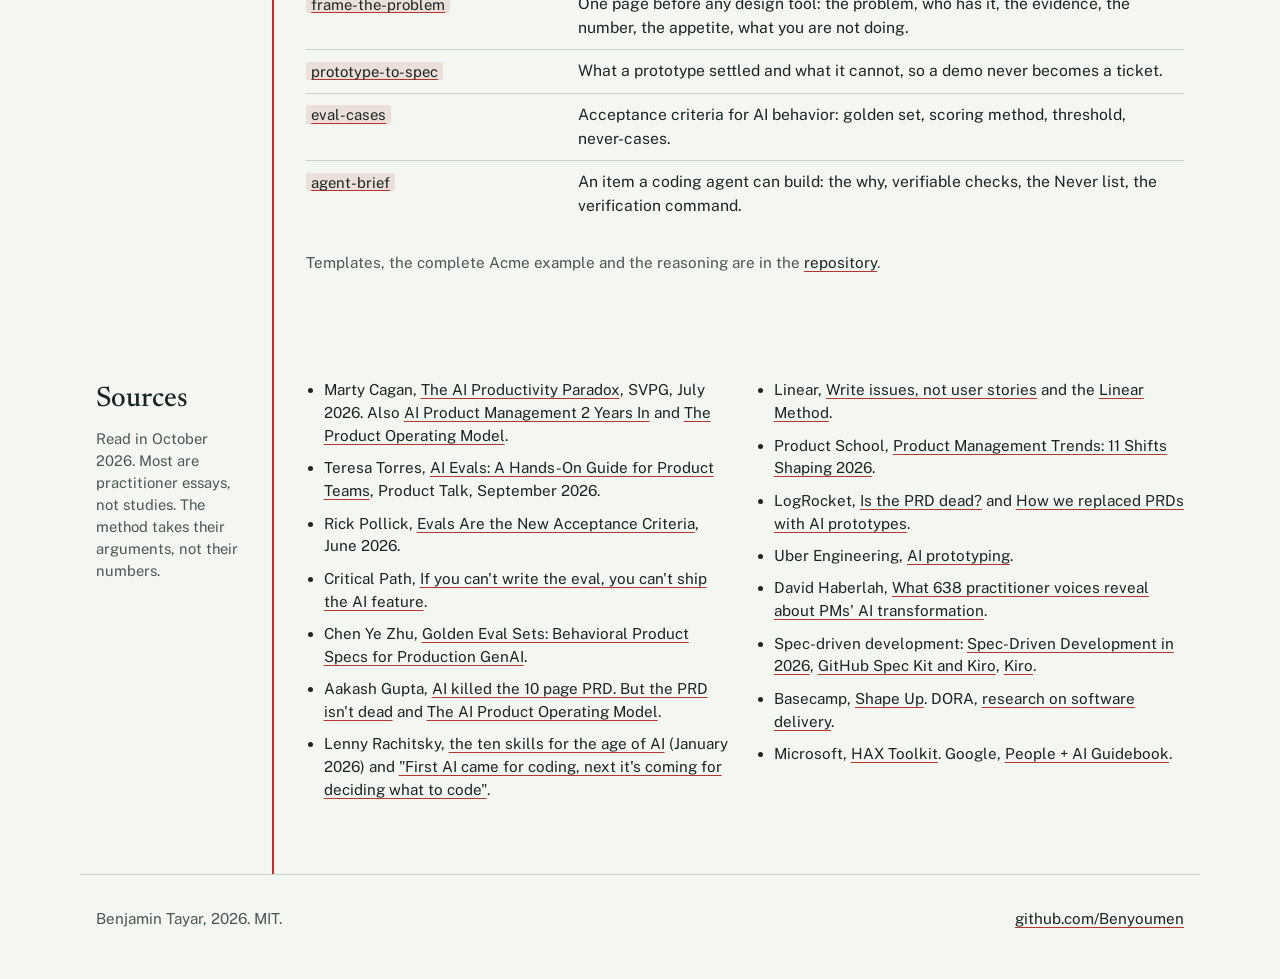
==== commit 674599e4: "The backlog document: waves, planning layer with live capacity and alerts, generated from JSON; Clar" ====
--- a/site/index.html
+++ b/site/index.html
@@ -347,7 +347,9 @@
       <p class="actions">
         <a class="button primary" href="capacity.html">Open the capacity simulation</a>
         <a class="button" href="spec-preview.html">Read the spec preview</a>
+        <a class="button" href="backlog-document.html">Open the backlog document</a>
       </p>
+      <p class="note">The backlog document is where the review happens before anything reaches the tracker: the whole backlog in plain language, wave by wave, with the sprint planning inside it and a capacity bar that alerts the moment a person or the team is above the limit.</p>
       <p class="note">The full method with the worked example: <a href="https://github.com/Benyoumen/backlog-writing-system/blob/main/docs/prioritization.md">docs/prioritization.md</a>.</p>
     </div>
   </section>
